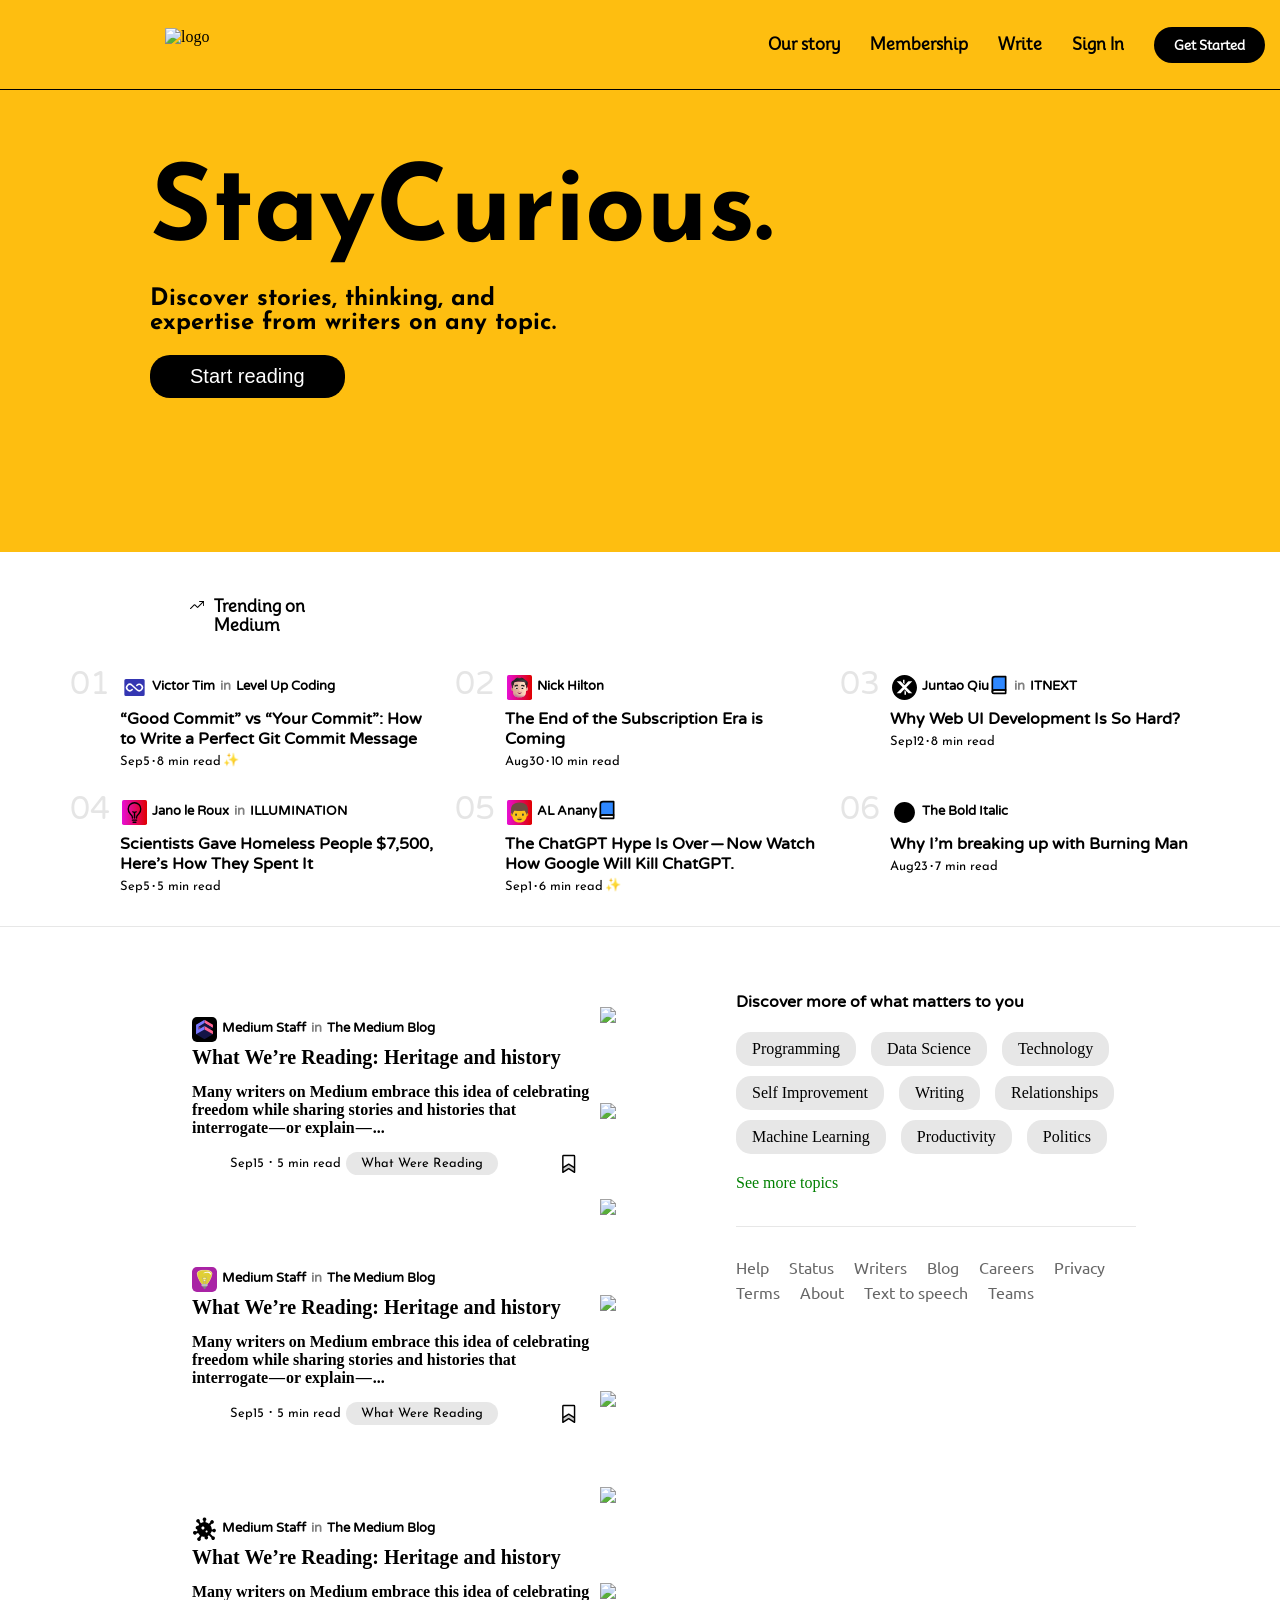
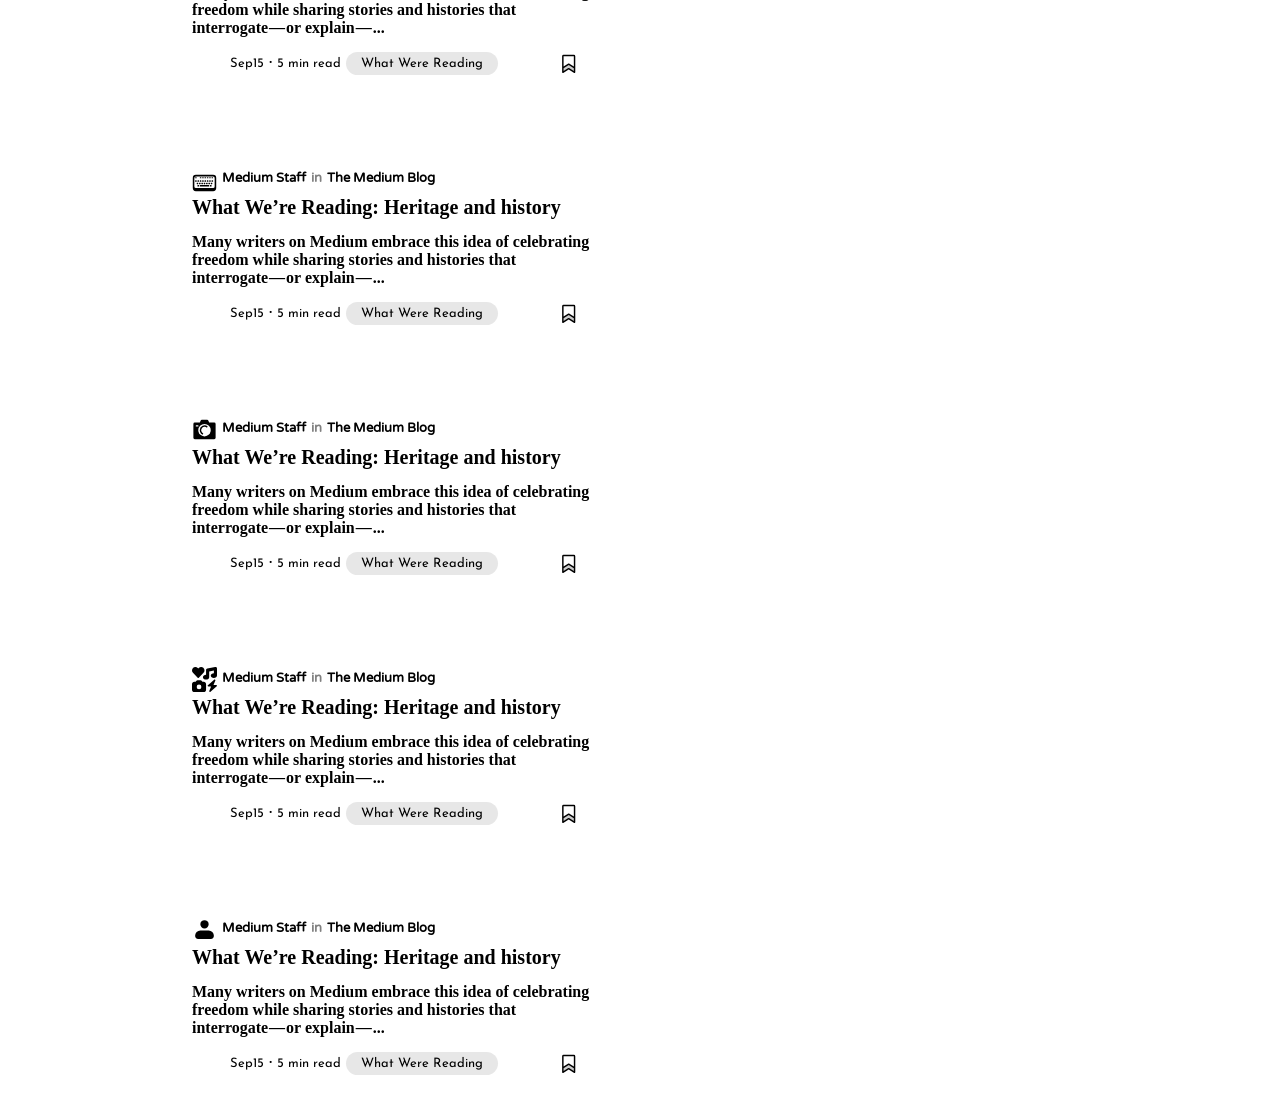
==== index.html @ ad8d3824 "first one" ====
<!DOCTYPE html>
<html lang="en">
<head>
    <meta charset="UTF-8">
    <meta name="viewport" content="width=device-width, initial-scale=1.0">
    <title>Medium-Where good ideas find you</title>
    <link rel="stylesheet" href="https://cdn.jsdelivr.net/npm/locomotive-scroll@3.5.4/dist/locomotive-scroll.css">
    <link rel="stylesheet" href="style.css">
</head>
<body>

    
            <nav class="navi">
                <img src="https://upload.wikimedia.org/wikipedia/commons/thumb/0/0d/Medium_%28website%29_logo.svg/1196px-Medium_%28website%29_logo.svg.png" alt="logo" class="logo">
        
                <ul class="listi">
                    <li><a href="story.html">Our story</a></li>
                    <li><a href="#">Membership</a></li>
                    <li><a href="#">Write</a></li>
                    <li><a href="login.html" target="_blank">Sign In</a></li>
                    <li><a href="join.html" target="_blank"><button>Get Started</button></a></li>
                </ul>
        
            </nav>
           
            <div class="header">
        
                <div class="text">
                    <h2>StayCurious.</h2>
                    <h3>Discover stories, thinking, and expertise from writers on any topic.</h3>
                    <button type="button">Start reading</button>
                </div>
        
                <div class="word">
        
                    <div class="words word-1">
                        <span>W</span>
                        <span>E</span>
                        <span>L</span>
                        <span>C</span>
                        <span>O</span>
                        <span>M</span>
                        <span>E</span>
                      </div>
                      
                      <div class="words word-2">
                        <span>T</span>
                        <span>O</span>
                      </div>
                      
                      <div class="words word-3">
                        <span>M</span>
                        <span>E</span>
                        <span>D</span>
                        <span>I</span>
                        <span>U</span>
                        <span>M</span>
                      </div>
        
                </div>
        
            </div>
        
            <div class="mid">
                <div class="heading">
                    <svg width="16" height="16" viewBox="0 0 14 14" xmlns="http://www.w3.org/2000/svg">
                        <g fill="none" stroke="#000000" stroke-linecap="round" stroke-linejoin="round">
                            <path d="M9.5 3.5h4v4"/>
                            <path d="M13.5 3.5L7.85 9.15a.5.5 0 0 1-.7 0l-2.3-2.3a.5.5 0 0 0-.7 0L.5 10.5"/>
                        </g>
                    </svg>
        
                    <h2>Trending on Medium</h2>
                </div>
        
        
                <div class="bottom">
                    <div class="bot1">
                        
                        <div class="top">
                            <span style="color: gray;" class="num">01</span>
        
                            <svg width="25" height="25" viewBox="0 0 256 256" xmlns="http://www.w3.org/2000/svg">
                                <path fill="#3436b2" d="M216 40H40a16 16 0 0 0-16 16v144a16 16 0 0 0 16 16h176a16 16 0 0 0 16-16V56a16 16 0 0 0-16-16Zm-11.72 116.28a40 40 0 0 1-56.4.17l-50.59-45.11L97 111a24 24 0 1 0 0 34c.36-.36.71-.73 1-1.1a8 8 0 1 1 12 10.6c-.55.62-1.13 1.23-1.71 1.81a40 40 0 1 1-.17-56.73l50.58 45.11l.33.31a24 24 0 1 0-.03-34c-.36.36-.7.72-1 1.1a8 8 0 0 1-12-10.59c.54-.62 1.12-1.24 1.71-1.82a40 40 0 0 1 56.57 56.56Z"/>
                            </svg>
        
                            <h4>Victor Tim</h4>    
                            <h4 style="color: gray;">in</h4>    
                            <h4>Level Up Coding</h4>    
                        </div>
        
                        <div class="middle">
                            <h2>“Good Commit” vs “Your Commit”: How to Write a Perfect Git Commit Message</h2>
                        </div>
        
                        <div class="neeche">
                            <span>Sep5</span>
                            <h5>.</h5>
                            <span>8 min read</span>
                            <span class="ninja-star">✨</span>
                        </div>
                    </div>
        
        
                    <div class="bot1">
                        
                        <div class="top">
                            <span style="color: gray;" class="num">02</span>
        
                            <svg width="25" height="25" viewBox="0 0 512 512" fill="none" xmlns="http://www.w3.org/2000/svg" xmlns:xlink="http://www.w3.org/1999/xlink" class="h-full w-full" id="iconWithBackground"><rect id="r4" width="512" height="512" x="0" y="0" rx="35" fill="url(#linearGradient)" stroke="#000000" stroke-width="0" stroke-opacity="100%" paint-order="stroke"></rect><defs><linearGradient id="linearGradient" gradientUnits="userSpaceOnUse" gradientTransform="rotate(0)" style="transform-origin: center center;"><stop stop-color="#e60fd4"></stop><stop offset="1" stop-color="#e00000"></stop></linearGradient><radialGradient id="glare" cx="0" cy="0" r="1" gradientUnits="userSpaceOnUse" gradientTransform="translate(256) rotate(90) scale(512)"><stop stop-color="white"></stop><stop offset="1" stop-color="white" stop-opacity="0"></stop></radialGradient><clipPath id="clip"><use xlink:href="#r4"></use></clipPath></defs><svg xmlns="http://www.w3.org/2000/svg" xmlns:xlink="http://www.w3.org/1999/xlink" aria-hidden="true" role="img" x="27.5" y="27.5" class="iconify iconify--fluent-emoji" width="457" height="457" viewBox="0 0 32 32" style="color: rgb(0, 0, 0);"><g fill="none"><g filter="url(#iconifyReact10411)"><circle cx="7.262" cy="18.049" r="3.113" fill="url(#iconifyReact10429)"></circle></g><g filter="url(#iconifyReact10412)"><circle cx="7.262" cy="18.049" r="1.855" fill="url(#iconifyReact10445)"></circle></g><g filter="url(#iconifyReact10413)"><circle cx="25.003" cy="18.049" r="3.113" fill="url(#iconifyReact10446)"></circle><circle cx="25.003" cy="18.049" r="3.113" fill="url(#iconifyReact10430)"></circle></g><g filter="url(#iconifyReact10414)"><circle cx="25.003" cy="18.049" r="1.855" fill="#E4AF9A"></circle><circle cx="25.003" cy="18.049" r="1.855" fill="url(#iconifyReact10431)"></circle><circle cx="25.003" cy="18.049" r="1.855" fill="url(#iconifyReact10432)"></circle></g><g filter="url(#iconifyReact10415)"><path fill="url(#iconifyReact10447)" d="M6.497 14.224c0-.497.2-1.094.6-1.392l.3-.299c.5-.397.7-.994.7-1.59V9.35c0-.497.301-.895.801-.995c1.2-.298 3.701-.795 7.302-.795c3.601 0 6.102.497 7.302.795c.4.1.8.498.8.995v1.591c0 .597.3 1.194.7 1.591c.937.657.879 1.018.801 1.79c-.1.995-.2 2.686-.2 2.686h.034l-.496 7.382c-.3 3.3-2.894 5.6-5.987 5.6h-5.987c-3.193 0-5.687-2.3-5.987-5.6c-.26-3.388-.373-6.785-.683-10.167Z"></path><path fill="url(#iconifyReact10433)" d="M6.497 14.224c0-.497.2-1.094.6-1.392l.3-.299c.5-.397.7-.994.7-1.59V9.35c0-.497.301-.895.801-.995c1.2-.298 3.701-.795 7.302-.795c3.601 0 6.102.497 7.302.795c.4.1.8.498.8.995v1.591c0 .597.3 1.194.7 1.591c.937.657.879 1.018.801 1.79c-.1.995-.2 2.686-.2 2.686h.034l-.496 7.382c-.3 3.3-2.894 5.6-5.987 5.6h-5.987c-3.193 0-5.687-2.3-5.987-5.6c-.26-3.388-.373-6.785-.683-10.167Z"></path><path fill="url(#iconifyReact10448)" d="M6.497 14.224c0-.497.2-1.094.6-1.392l.3-.299c.5-.397.7-.994.7-1.59V9.35c0-.497.301-.895.801-.995c1.2-.298 3.701-.795 7.302-.795c3.601 0 6.102.497 7.302.795c.4.1.8.498.8.995v1.591c0 .597.3 1.194.7 1.591c.937.657.879 1.018.801 1.79c-.1.995-.2 2.686-.2 2.686h.034l-.496 7.382c-.3 3.3-2.894 5.6-5.987 5.6h-5.987c-3.193 0-5.687-2.3-5.987-5.6c-.26-3.388-.373-6.785-.683-10.167Z"></path><path fill="url(#iconifyReact10434)" d="M6.497 14.224c0-.497.2-1.094.6-1.392l.3-.299c.5-.397.7-.994.7-1.59V9.35c0-.497.301-.895.801-.995c1.2-.298 3.701-.795 7.302-.795c3.601 0 6.102.497 7.302.795c.4.1.8.498.8.995v1.591c0 .597.3 1.194.7 1.591c.937.657.879 1.018.801 1.79c-.1.995-.2 2.686-.2 2.686h.034l-.496 7.382c-.3 3.3-2.894 5.6-5.987 5.6h-5.987c-3.193 0-5.687-2.3-5.987-5.6c-.26-3.388-.373-6.785-.683-10.167Z"></path><path fill="url(#iconifyReact10435)" d="M6.497 14.224c0-.497.2-1.094.6-1.392l.3-.299c.5-.397.7-.994.7-1.59V9.35c0-.497.301-.895.801-.995c1.2-.298 3.701-.795 7.302-.795c3.601 0 6.102.497 7.302.795c.4.1.8.498.8.995v1.591c0 .597.3 1.194.7 1.591c.937.657.879 1.018.801 1.79c-.1.995-.2 2.686-.2 2.686h.034l-.496 7.382c-.3 3.3-2.894 5.6-5.987 5.6h-5.987c-3.193 0-5.687-2.3-5.987-5.6c-.26-3.388-.373-6.785-.683-10.167Z"></path></g><g filter="url(#iconifyReact10416)"><path fill="url(#iconifyReact10449)" d="m23.508 7.56l-5.74 1.914a1.953 1.953 0 0 0 .878 3.788l5.706-.764l-.844-4.937Z"></path></g><g filter="url(#iconifyReact10417)"><path fill="#242324" d="m25.103 5.97l.8.397c1.4.696 2.2 2.288 1.9 3.978l-1.1 5.67c-.098.585-.485.98-1.066.994h-.034s.1-1.69.2-2.685c.081-.808-.06-1.054-.8-1.79c-.4-.398-.7-.995-.7-1.592V9.351c0-.497-.4-.895-.8-.995c-1.2-.298-3.702-.795-7.303-.795c-3.6 0-6.101.497-7.302.795c-.5.1-.8.498-.8.995v1.591c0 .597-.2 1.194-.7 1.591l-.3.299c-.4.298-.6.895-.6 1.392c.1 1.094.2 2.686.2 2.686a1.181 1.181 0 0 1-1.2-.995l-1.101-5.669c-.2-1.591.6-3.183 2-3.879l.8-.398c.5-.298 1-.696 1.501-1.094l1.8-1.89c1.1-.994 2.701-1.292 4.102-.596c1 .298 2.1.298 3.1 0c1.501-.498 3.202-.1 4.402.994l1.5 1.492c.4.497.9.796 1.5 1.094Z"></path><path fill="url(#iconifyReact10436)" d="m25.103 5.97l.8.397c1.4.696 2.2 2.288 1.9 3.978l-1.1 5.67c-.098.585-.485.98-1.066.994h-.034s.1-1.69.2-2.685c.081-.808-.06-1.054-.8-1.79c-.4-.398-.7-.995-.7-1.592V9.351c0-.497-.4-.895-.8-.995c-1.2-.298-3.702-.795-7.303-.795c-3.6 0-6.101.497-7.302.795c-.5.1-.8.498-.8.995v1.591c0 .597-.2 1.194-.7 1.591l-.3.299c-.4.298-.6.895-.6 1.392c.1 1.094.2 2.686.2 2.686a1.181 1.181 0 0 1-1.2-.995l-1.101-5.669c-.2-1.591.6-3.183 2-3.879l.8-.398c.5-.298 1-.696 1.501-1.094l1.8-1.89c1.1-.994 2.701-1.292 4.102-.596c1 .298 2.1.298 3.1 0c1.501-.498 3.202-.1 4.402.994l1.5 1.492c.4.497.9.796 1.5 1.094Z"></path><path fill="url(#iconifyReact10437)" d="m25.103 5.97l.8.397c1.4.696 2.2 2.288 1.9 3.978l-1.1 5.67c-.098.585-.485.98-1.066.994h-.034s.1-1.69.2-2.685c.081-.808-.06-1.054-.8-1.79c-.4-.398-.7-.995-.7-1.592V9.351c0-.497-.4-.895-.8-.995c-1.2-.298-3.702-.795-7.303-.795c-3.6 0-6.101.497-7.302.795c-.5.1-.8.498-.8.995v1.591c0 .597-.2 1.194-.7 1.591l-.3.299c-.4.298-.6.895-.6 1.392c.1 1.094.2 2.686.2 2.686a1.181 1.181 0 0 1-1.2-.995l-1.101-5.669c-.2-1.591.6-3.183 2-3.879l.8-.398c.5-.298 1-.696 1.501-1.094l1.8-1.89c1.1-.994 2.701-1.292 4.102-.596c1 .298 2.1.298 3.1 0c1.501-.498 3.202-.1 4.402.994l1.5 1.492c.4.497.9.796 1.5 1.094Z"></path><path fill="url(#iconifyReact10438)" d="m25.103 5.97l.8.397c1.4.696 2.2 2.288 1.9 3.978l-1.1 5.67c-.098.585-.485.98-1.066.994h-.034s.1-1.69.2-2.685c.081-.808-.06-1.054-.8-1.79c-.4-.398-.7-.995-.7-1.592V9.351c0-.497-.4-.895-.8-.995c-1.2-.298-3.702-.795-7.303-.795c-3.6 0-6.101.497-7.302.795c-.5.1-.8.498-.8.995v1.591c0 .597-.2 1.194-.7 1.591l-.3.299c-.4.298-.6.895-.6 1.392c.1 1.094.2 2.686.2 2.686a1.181 1.181 0 0 1-1.2-.995l-1.101-5.669c-.2-1.591.6-3.183 2-3.879l.8-.398c.5-.298 1-.696 1.501-1.094l1.8-1.89c1.1-.994 2.701-1.292 4.102-.596c1 .298 2.1.298 3.1 0c1.501-.498 3.202-.1 4.402.994l1.5 1.492c.4.497.9.796 1.5 1.094Z"></path><path fill="url(#iconifyReact10439)" d="m25.103 5.97l.8.397c1.4.696 2.2 2.288 1.9 3.978l-1.1 5.67c-.098.585-.485.98-1.066.994h-.034s.1-1.69.2-2.685c.081-.808-.06-1.054-.8-1.79c-.4-.398-.7-.995-.7-1.592V9.351c0-.497-.4-.895-.8-.995c-1.2-.298-3.702-.795-7.303-.795c-3.6 0-6.101.497-7.302.795c-.5.1-.8.498-.8.995v1.591c0 .597-.2 1.194-.7 1.591l-.3.299c-.4.298-.6.895-.6 1.392c.1 1.094.2 2.686.2 2.686a1.181 1.181 0 0 1-1.2-.995l-1.101-5.669c-.2-1.591.6-3.183 2-3.879l.8-.398c.5-.298 1-.696 1.501-1.094l1.8-1.89c1.1-.994 2.701-1.292 4.102-.596c1 .298 2.1.298 3.1 0c1.501-.498 3.202-.1 4.402.994l1.5 1.492c.4.497.9.796 1.5 1.094Z"></path></g><g filter="url(#iconifyReact10418)"><path fill="#D89992" d="m15.603 17.822l-1.53 3.169c-.19.652.266 1.304.91 1.304h1.375c.645 0 1.1-.662.91-1.304l-.929-3.17c-.199-.702-.527-.702-.736 0Z"></path></g><g filter="url(#iconifyReact10419)"><path fill="#FBC4B1" d="m15.404 17.517l-.991 3.17a1.005 1.005 0 0 0 .97 1.304h1.466c.688 0 1.173-.662.971-1.304l-.99-3.17c-.213-.702-1.204-.702-1.426 0Z"></path><path fill="url(#iconifyReact10450)" d="m15.404 17.517l-.991 3.17a1.005 1.005 0 0 0 .97 1.304h1.466c.688 0 1.173-.662.971-1.304l-.99-3.17c-.213-.702-1.204-.702-1.426 0Z"></path><path fill="url(#iconifyReact10451)" d="m15.404 17.517l-.991 3.17a1.005 1.005 0 0 0 .97 1.304h1.466c.688 0 1.173-.662.971-1.304l-.99-3.17c-.213-.702-1.204-.702-1.426 0Z"></path><path fill="url(#iconifyReact10452)" d="m15.404 17.517l-.991 3.17a1.005 1.005 0 0 0 .97 1.304h1.466c.688 0 1.173-.662.971-1.304l-.99-3.17c-.213-.702-1.204-.702-1.426 0Z"></path><path fill="url(#iconifyReact10440)" d="m15.404 17.517l-.991 3.17a1.005 1.005 0 0 0 .97 1.304h1.466c.688 0 1.173-.662.971-1.304l-.99-3.17c-.213-.702-1.204-.702-1.426 0Z"></path></g><path fill="url(#iconifyReact10453)" d="m15.404 17.517l-.991 3.17a1.005 1.005 0 0 0 .97 1.304h1.466c.688 0 1.173-.662.971-1.304l-.99-3.17c-.213-.702-1.204-.702-1.426 0Z"></path><path fill="#88024E" stroke="url(#iconifyReact10454)" stroke-width=".1" d="M13.556 23.23a.335.335 0 0 0-.4.069a.305.305 0 0 0-.033.393a3.58 3.58 0 0 0 2.993 1.599a3.58 3.58 0 0 0 2.994-1.6a.31.31 0 0 0-.034-.396a.336.336 0 0 0-.4-.066a5.524 5.524 0 0 1-2.56.607c-.938 0-1.82-.22-2.56-.606Z"></path><g filter="url(#iconifyReact10420)"><path fill="#1E1E1E" d="m23.053 12.977l-.003-.002l-.003-.003l-.008-.007l-.023-.017a2.874 2.874 0 0 0-.288-.2a4.81 4.81 0 0 0-.783-.394a5.282 5.282 0 0 0-2.784-.295a.995.995 0 1 0 .31 1.966a3.294 3.294 0 0 1 1.742.18a2.836 2.836 0 0 1 .56.298c.008.005.013.01.015.01a.995.995 0 0 0 1.265-1.536Z"></path></g><g filter="url(#iconifyReact10421)"><path fill="#1E1E1E" d="M9.08 12.978v-.002h.002l.004-.004l.008-.007l.022-.017l.067-.051c.055-.04.13-.092.222-.15c.186-.116.45-.261.783-.393a5.283 5.283 0 0 1 2.784-.295a.995.995 0 1 1-.31 1.966a3.293 3.293 0 0 0-1.742.18a2.834 2.834 0 0 0-.56.298a.995.995 0 1 1-1.28-1.525Z"></path></g><path fill="#fff" d="M20.57 15.381c1.217 0 2.245.84 2.525 1.974a.511.511 0 0 1-.499.636h-4.16a.43.43 0 0 1-.423-.507a2.606 2.606 0 0 1 2.556-2.103Z"></path><path fill="url(#iconifyReact10441)" d="M20.183 15.888a1.664 1.664 0 0 1 1.604 2.103h-3.214a1.706 1.706 0 0 1-.061-.439a1.67 1.67 0 0 1 1.671-1.664Z"></path><path fill="#000" d="M19.23 17.552c0-.53.424-.953.953-.953c.53 0 .953.424.953.953a.94.94 0 0 1-.105.439h-1.687a.861.861 0 0 1-.114-.439Z"></path><g filter="url(#iconifyReact10422)"><path fill="#C7A7A3" d="M20.061 16.24c.119.158-.13.352-.41.562c-.283.211-.492.36-.61.2c-.119-.158.014-.457.295-.668c.282-.21.607-.253.725-.094Z"></path><path fill="url(#iconifyReact10442)" d="M20.061 16.24c.119.158-.13.352-.41.562c-.283.211-.492.36-.61.2c-.119-.158.014-.457.295-.668c.282-.21.607-.253.725-.094Z"></path></g><g filter="url(#iconifyReact10423)"><path fill="url(#iconifyReact10455)" d="M21.666 17.333a1.566 1.566 0 0 0-.432-.863l-.484.532l.218.425l.698-.094Z"></path></g><path fill="#fff" d="M11.654 15.381c-1.218 0-2.247.84-2.526 1.974a.511.511 0 0 0 .499.636h4.16a.43.43 0 0 0 .423-.507a2.612 2.612 0 0 0-2.556-2.103Z"></path><path fill="url(#iconifyReact10443)" d="M12.04 15.888a1.664 1.664 0 0 0-1.604 2.103h3.215c.037-.144.06-.288.06-.439a1.675 1.675 0 0 0-1.671-1.664Z"></path><path fill="#000" d="M12.993 17.552a.95.95 0 0 0-.953-.953a.95.95 0 0 0-.954.953c0 .159.038.31.106.439h1.687a.944.944 0 0 0 .114-.439Z"></path><g filter="url(#iconifyReact10424)"><path fill="url(#iconifyReact10456)" d="M13.56 17.357c0-.538-.438-.897-.556-1.005l-.537.52l.33.674l.763-.19Z"></path></g><g filter="url(#iconifyReact10425)"><ellipse cx="11.537" cy="16.599" fill="#C7A7A3" fill-opacity=".9" rx=".726" ry=".368" transform="rotate(-27.914 11.537 16.599)"></ellipse><ellipse cx="11.537" cy="16.599" fill="url(#iconifyReact10444)" rx=".726" ry=".368" transform="rotate(-27.914 11.537 16.599)"></ellipse></g><g filter="url(#iconifyReact10426)"><path stroke="url(#iconifyReact10457)" stroke-linecap="round" stroke-width=".5" d="M19.213 12.707c.802-.14 2.366-.1 3.449.742"></path></g><g filter="url(#iconifyReact10427)"><path stroke="url(#iconifyReact10458)" stroke-linecap="round" stroke-width=".5" d="M9.48 13.674c.61-.539 1.942-1.107 3.593-.843"></path></g><g filter="url(#iconifyReact10428)"><path stroke="url(#iconifyReact10459)" stroke-linecap="round" stroke-width=".25" d="M7.663 9.077v1.674c-.014.277-.131.897-.481 1.16"></path></g><defs><filter id="iconifyReact10411" width="6.427" height="6.227" x="4.149" y="14.936" color-interpolation-filters="sRGB" filterUnits="userSpaceOnUse"><feFlood flood-opacity="0" result="BackgroundImageFix"></feFlood><feBlend in="SourceGraphic" in2="BackgroundImageFix" result="shape"></feBlend><feColorMatrix in="SourceAlpha" result="hardAlpha" values="0 0 0 0 0 0 0 0 0 0 0 0 0 0 0 0 0 0 127 0"></feColorMatrix><feOffset dx=".2"></feOffset><feGaussianBlur stdDeviation=".15"></feGaussianBlur><feComposite in2="hardAlpha" k2="-1" k3="1" operator="arithmetic"></feComposite><feColorMatrix values="0 0 0 0 0.917647 0 0 0 0 0.694118 0 0 0 0 0.607843 0 0 0 1 0"></feColorMatrix><feBlend in2="shape" result="effect1_innerShadow_3987_19753"></feBlend></filter><filter id="iconifyReact10412" width="4.711" height="4.711" x="4.907" y="15.694" color-interpolation-filters="sRGB" filterUnits="userSpaceOnUse"><feFlood flood-opacity="0" result="BackgroundImageFix"></feFlood><feBlend in="SourceGraphic" in2="BackgroundImageFix" result="shape"></feBlend><feGaussianBlur result="effect1_foregroundBlur_3987_19753" stdDeviation=".25"></feGaussianBlur></filter><filter id="iconifyReact10413" width="6.477" height="6.477" x="21.89" y="14.686" color-interpolation-filters="sRGB" filterUnits="userSpaceOnUse"><feFlood flood-opacity="0" result="BackgroundImageFix"></feFlood><feBlend in="SourceGraphic" in2="BackgroundImageFix" result="shape"></feBlend><feColorMatrix in="SourceAlpha" result="hardAlpha" values="0 0 0 0 0 0 0 0 0 0 0 0 0 0 0 0 0 0 127 0"></feColorMatrix><feOffset dx=".25" dy="-.25"></feOffset><feGaussianBlur stdDeviation=".25"></feGaussianBlur><feComposite in2="hardAlpha" k2="-1" k3="1" operator="arithmetic"></feComposite><feColorMatrix values="0 0 0 0 0.843137 0 0 0 0 0.623529 0 0 0 0 0.580392 0 0 0 1 0"></feColorMatrix><feBlend in2="shape" result="effect1_innerShadow_3987_19753"></feBlend></filter><filter id="iconifyReact10414" width="4.711" height="4.711" x="22.648" y="15.694" color-interpolation-filters="sRGB" filterUnits="userSpaceOnUse"><feFlood flood-opacity="0" result="BackgroundImageFix"></feFlood><feBlend in="SourceGraphic" in2="BackgroundImageFix" result="shape"></feBlend><feGaussianBlur result="effect1_foregroundBlur_3987_19753" stdDeviation=".25"></feGaussianBlur></filter><filter id="iconifyReact10415" width="19.345" height="22.68" x="6.497" y="7.561" color-interpolation-filters="sRGB" filterUnits="userSpaceOnUse"><feFlood flood-opacity="0" result="BackgroundImageFix"></feFlood><feBlend in="SourceGraphic" in2="BackgroundImageFix" result="shape"></feBlend><feColorMatrix in="SourceAlpha" result="hardAlpha" values="0 0 0 0 0 0 0 0 0 0 0 0 0 0 0 0 0 0 127 0"></feColorMatrix><feOffset dy=".25"></feOffset><feGaussianBlur stdDeviation=".375"></feGaussianBlur><feComposite in2="hardAlpha" k2="-1" k3="1" operator="arithmetic"></feComposite><feColorMatrix values="0 0 0 0 0.819608 0 0 0 0 0.615686 0 0 0 0 0.509804 0 0 0 1 0"></feColorMatrix><feBlend in2="shape" result="effect1_innerShadow_3987_19753"></feBlend></filter><filter id="iconifyReact10416" width="11.918" height="9.719" x="14.433" y="5.561" color-interpolation-filters="sRGB" filterUnits="userSpaceOnUse"><feFlood flood-opacity="0" result="BackgroundImageFix"></feFlood><feBlend in="SourceGraphic" in2="BackgroundImageFix" result="shape"></feBlend><feGaussianBlur result="effect1_foregroundBlur_3987_19753" stdDeviation="1"></feGaussianBlur></filter><filter id="iconifyReact10417" width="23.5" height="15.5" x="4.366" y="1.509" color-interpolation-filters="sRGB" filterUnits="userSpaceOnUse"><feFlood flood-opacity="0" result="BackgroundImageFix"></feFlood><feBlend in="SourceGraphic" in2="BackgroundImageFix" result="shape"></feBlend><feColorMatrix in="SourceAlpha" result="hardAlpha" values="0 0 0 0 0 0 0 0 0 0 0 0 0 0 0 0 0 0 127 0"></feColorMatrix><feOffset dy="-.5"></feOffset><feGaussianBlur stdDeviation=".375"></feGaussianBlur><feComposite in2="hardAlpha" k2="-1" k3="1" operator="arithmetic"></feComposite><feColorMatrix values="0 0 0 0 0.0392157 0 0 0 0 0.00784314 0 0 0 0 0.0196078 0 0 0 1 0"></feColorMatrix><feBlend in2="shape" result="effect1_innerShadow_3987_19753"></feBlend></filter><filter id="iconifyReact10418" width="4.782" height="6.5" x="13.28" y="16.545" color-interpolation-filters="sRGB" filterUnits="userSpaceOnUse"><feFlood flood-opacity="0" result="BackgroundImageFix"></feFlood><feBlend in="SourceGraphic" in2="BackgroundImageFix" result="shape"></feBlend><feGaussianBlur result="effect1_foregroundBlur_3987_19753" stdDeviation=".375"></feGaussianBlur></filter><filter id="iconifyReact10419" width="4" height="5.5" x="14.116" y="16.741" color-interpolation-filters="sRGB" filterUnits="userSpaceOnUse"><feFlood flood-opacity="0" result="BackgroundImageFix"></feFlood><feBlend in="SourceGraphic" in2="BackgroundImageFix" result="shape"></feBlend><feGaussianBlur result="effect1_foregroundBlur_3987_19753" stdDeviation=".125"></feGaussianBlur></filter><filter id="iconifyReact10420" width="5.34" height="3.147" x="18.321" y="11.591" color-interpolation-filters="sRGB" filterUnits="userSpaceOnUse"><feFlood flood-opacity="0" result="BackgroundImageFix"></feFlood><feBlend in="SourceGraphic" in2="BackgroundImageFix" result="shape"></feBlend><feColorMatrix in="SourceAlpha" result="hardAlpha" values="0 0 0 0 0 0 0 0 0 0 0 0 0 0 0 0 0 0 127 0"></feColorMatrix><feOffset dx=".25" dy="-.4"></feOffset><feGaussianBlur stdDeviation=".3"></feGaussianBlur><feComposite in2="hardAlpha" k2="-1" k3="1" operator="arithmetic"></feComposite><feColorMatrix values="0 0 0 0 0.0431373 0 0 0 0 0.0196078 0 0 0 0 0.027451 0 0 0 1 0"></feColorMatrix><feBlend in2="shape" result="effect1_innerShadow_3987_19753"></feBlend></filter><filter id="iconifyReact10421" width="5.341" height="3.147" x="8.721" y="11.591" color-interpolation-filters="sRGB" filterUnits="userSpaceOnUse"><feFlood flood-opacity="0" result="BackgroundImageFix"></feFlood><feBlend in="SourceGraphic" in2="BackgroundImageFix" result="shape"></feBlend><feColorMatrix in="SourceAlpha" result="hardAlpha" values="0 0 0 0 0 0 0 0 0 0 0 0 0 0 0 0 0 0 127 0"></feColorMatrix><feOffset dx=".25" dy="-.4"></feOffset><feGaussianBlur stdDeviation=".3"></feGaussianBlur><feComposite in2="hardAlpha" k2="-1" k3="1" operator="arithmetic"></feComposite><feColorMatrix values="0 0 0 0 0.0431373 0 0 0 0 0.0196078 0 0 0 0 0.027451 0 0 0 1 0"></feColorMatrix><feBlend in2="shape" result="effect1_innerShadow_3987_19753"></feBlend></filter><filter id="iconifyReact10422" width="1.294" height="1.125" x="18.897" y="16.044" color-interpolation-filters="sRGB" filterUnits="userSpaceOnUse"><feFlood flood-opacity="0" result="BackgroundImageFix"></feFlood><feBlend in="SourceGraphic" in2="BackgroundImageFix" result="shape"></feBlend><feGaussianBlur result="effect1_foregroundBlur_3987_19753" stdDeviation=".05"></feGaussianBlur></filter><filter id="iconifyReact10423" width="1.316" height="1.357" x="20.55" y="16.27" color-interpolation-filters="sRGB" filterUnits="userSpaceOnUse"><feFlood flood-opacity="0" result="BackgroundImageFix"></feFlood><feBlend in="SourceGraphic" in2="BackgroundImageFix" result="shape"></feBlend><feGaussianBlur result="effect1_foregroundBlur_3987_19753" stdDeviation=".1"></feGaussianBlur></filter><filter id="iconifyReact10424" width="1.493" height="1.594" x="12.267" y="16.152" color-interpolation-filters="sRGB" filterUnits="userSpaceOnUse"><feFlood flood-opacity="0" result="BackgroundImageFix"></feFlood><feBlend in="SourceGraphic" in2="BackgroundImageFix" result="shape"></feBlend><feGaussianBlur result="effect1_foregroundBlur_3987_19753" stdDeviation=".1"></feGaussianBlur></filter><filter id="iconifyReact10425" width="1.529" height="1.141" x="10.773" y="16.029" color-interpolation-filters="sRGB" filterUnits="userSpaceOnUse"><feFlood flood-opacity="0" result="BackgroundImageFix"></feFlood><feBlend in="SourceGraphic" in2="BackgroundImageFix" result="shape"></feBlend><feGaussianBlur result="effect1_foregroundBlur_3987_19753" stdDeviation=".05"></feGaussianBlur></filter><filter id="iconifyReact10426" width="4.949" height="2.304" x="18.463" y="11.895" color-interpolation-filters="sRGB" filterUnits="userSpaceOnUse"><feFlood flood-opacity="0" result="BackgroundImageFix"></feFlood><feBlend in="SourceGraphic" in2="BackgroundImageFix" result="shape"></feBlend><feGaussianBlur result="effect1_foregroundBlur_3987_19753" stdDeviation=".25"></feGaussianBlur></filter><filter id="iconifyReact10427" width="5.094" height="2.41" x="8.73" y="12.014" color-interpolation-filters="sRGB" filterUnits="userSpaceOnUse"><feFlood flood-opacity="0" result="BackgroundImageFix"></feFlood><feBlend in="SourceGraphic" in2="BackgroundImageFix" result="shape"></feBlend><feGaussianBlur result="effect1_foregroundBlur_3987_19753" stdDeviation=".25"></feGaussianBlur></filter><filter id="iconifyReact10428" width="1.231" height="3.583" x="6.807" y="8.702" color-interpolation-filters="sRGB" filterUnits="userSpaceOnUse"><feFlood flood-opacity="0" result="BackgroundImageFix"></feFlood><feBlend in="SourceGraphic" in2="BackgroundImageFix" result="shape"></feBlend><feGaussianBlur result="effect1_foregroundBlur_3987_19753" stdDeviation=".125"></feGaussianBlur></filter><radialGradient id="iconifyReact10429" cx="0" cy="0" r="1" gradientTransform="matrix(3.27255 0 0 5.72699 4.149 18.05)" gradientUnits="userSpaceOnUse"><stop offset=".351" stop-color="#CF9888"></stop><stop offset="1" stop-color="#BE8C77"></stop></radialGradient><radialGradient id="iconifyReact10430" cx="0" cy="0" r="1" gradientTransform="matrix(1.54168 -1.12256 1.28126 1.75963 25.697 17.555)" gradientUnits="userSpaceOnUse"><stop offset=".543" stop-color="#D9AA94"></stop><stop offset="1" stop-color="#D9AA94" stop-opacity="0"></stop></radialGradient><radialGradient id="iconifyReact10431" cx="0" cy="0" r="1" gradientTransform="matrix(1.53153 -2.8169 1.64874 .8964 24.926 19.58)" gradientUnits="userSpaceOnUse"><stop offset=".755" stop-color="#D6A38D" stop-opacity="0"></stop><stop offset=".916" stop-color="#D6A38D"></stop></radialGradient><radialGradient id="iconifyReact10432" cx="0" cy="0" r="1" gradientTransform="rotate(44.708 -9.444 39.425) scale(.68036 .87707)" gradientUnits="userSpaceOnUse"><stop stop-color="#D5A58E"></stop><stop offset="1" stop-color="#D5A58E" stop-opacity="0"></stop></radialGradient><radialGradient id="iconifyReact10433" cx="0" cy="0" r="1" gradientTransform="rotate(100.62 2.873 15.042) scale(15.2614 20.7165)" gradientUnits="userSpaceOnUse"><stop offset=".746" stop-color="#B57995" stop-opacity="0"></stop><stop offset="1" stop-color="#B57995"></stop></radialGradient><radialGradient id="iconifyReact10434" cx="0" cy="0" r="1" gradientTransform="matrix(0 -2.4375 3 0 20.491 15.678)" gradientUnits="userSpaceOnUse"><stop stop-color="#F5B7A7"></stop><stop offset="1" stop-color="#F5B7A7" stop-opacity="0"></stop></radialGradient><radialGradient id="iconifyReact10435" cx="0" cy="0" r="1" gradientTransform="matrix(0 -2.59375 3.22556 0 11.991 15.616)" gradientUnits="userSpaceOnUse"><stop stop-color="#D0958D"></stop><stop offset="1" stop-color="#D0958D" stop-opacity="0"></stop></radialGradient><radialGradient id="iconifyReact10436" cx="0" cy="0" r="1" gradientTransform="matrix(1.4878 -5.51363 2.04463 .55173 24.22 10.392)" gradientUnits="userSpaceOnUse"><stop stop-color="#464344"></stop><stop offset="1" stop-color="#464344" stop-opacity="0"></stop></radialGradient><radialGradient id="iconifyReact10437" cx="0" cy="0" r="1" gradientTransform="matrix(7.13272 .65639 -.35293 3.83521 21.156 7.11)" gradientUnits="userSpaceOnUse"><stop offset=".122" stop-color="#4A4648"></stop><stop offset="1" stop-color="#4A4648" stop-opacity="0"></stop></radialGradient><radialGradient id="iconifyReact10438" cx="0" cy="0" r="1" gradientTransform="matrix(0 3.1314 -4.84965 0 16.116 2.01)" gradientUnits="userSpaceOnUse"><stop stop-color="#423D3F"></stop><stop offset="1" stop-color="#423D3F" stop-opacity="0"></stop></radialGradient><radialGradient id="iconifyReact10439" cx="0" cy="0" r="1" gradientTransform="rotate(-36.235 24.546 1.111) scale(7.1069 11.1342)" gradientUnits="userSpaceOnUse"><stop stop-color="#463C39"></stop><stop offset="1" stop-color="#463C39" stop-opacity="0"></stop></radialGradient><radialGradient id="iconifyReact10440" cx="0" cy="0" r="1" gradientTransform="matrix(0 .36719 -1.17969 0 16.727 21.045)" gradientUnits="userSpaceOnUse"><stop stop-color="#FFD7C1"></stop><stop offset="1" stop-color="#FFD7C1" stop-opacity="0"></stop></radialGradient><radialGradient id="iconifyReact10441" cx="0" cy="0" r="1" gradientTransform="matrix(0 1.51263 -2.40601 0 20.18 16.777)" gradientUnits="userSpaceOnUse"><stop offset=".802" stop-color="#7D574A"></stop><stop offset="1" stop-color="#694B43"></stop><stop offset="1" stop-color="#804D49"></stop><stop offset="1" stop-color="#664944"></stop></radialGradient><radialGradient id="iconifyReact10442" cx="0" cy="0" r="1" gradientTransform="rotate(-127.812 14.024 3.63) scale(.70528 .97101)" gradientUnits="userSpaceOnUse"><stop offset=".766" stop-color="#FFE6E2" stop-opacity="0"></stop><stop offset=".966" stop-color="#FFE6E2"></stop></radialGradient><radialGradient id="iconifyReact10443" cx="0" cy="0" r="1" gradientTransform="matrix(0 1.51271 -2.40614 0 12.043 16.777)" gradientUnits="userSpaceOnUse"><stop offset=".802" stop-color="#7D574A"></stop><stop offset="1" stop-color="#694B43"></stop><stop offset="1" stop-color="#804D49"></stop><stop offset="1" stop-color="#664944"></stop></radialGradient><radialGradient id="iconifyReact10444" cx="0" cy="0" r="1" gradientTransform="rotate(-90.897 14.214 2.928) scale(.92129 1.10743)" gradientUnits="userSpaceOnUse"><stop offset=".766" stop-color="#FFE6E2" stop-opacity="0"></stop><stop offset=".966" stop-color="#FFE6E2"></stop></radialGradient><linearGradient id="iconifyReact10445" x1="7.262" x2="6.068" y1="18.569" y2="18.569" gradientUnits="userSpaceOnUse"><stop stop-color="#BA7C6B"></stop><stop offset="1" stop-color="#BE8474"></stop></linearGradient><linearGradient id="iconifyReact10446" x1="27.029" x2="25.502" y1="16.014" y2="20.744" gradientUnits="userSpaceOnUse"><stop stop-color="#FBD3BD"></stop><stop offset="1" stop-color="#F0B8A4"></stop></linearGradient><linearGradient id="iconifyReact10447" x1="23.643" x2="9.401" y1="18.776" y2="20.898" gradientUnits="userSpaceOnUse"><stop stop-color="#FFDAC0"></stop><stop offset="1" stop-color="#DAA594"></stop></linearGradient><linearGradient id="iconifyReact10448" x1="6.054" x2="9.563" y1="23.803" y2="23.678" gradientUnits="userSpaceOnUse"><stop stop-color="#E8AD97"></stop><stop offset="1" stop-color="#E8AD97" stop-opacity="0"></stop></linearGradient><linearGradient id="iconifyReact10449" x1="15.125" x2="30.313" y1="13.21" y2="7.772" gradientUnits="userSpaceOnUse"><stop stop-color="#FFDEC4"></stop><stop offset="1" stop-color="#FFDEC4" stop-opacity="0"></stop></linearGradient><linearGradient id="iconifyReact10450" x1="14.505" x2="16.254" y1="20.005" y2="20.005" gradientUnits="userSpaceOnUse"><stop stop-color="#DFA790"></stop><stop offset="1" stop-color="#DFA790" stop-opacity="0"></stop></linearGradient><linearGradient id="iconifyReact10451" x1="17.866" x2="15.954" y1="20.606" y2="20.579" gradientUnits="userSpaceOnUse"><stop stop-color="#FFDFC4"></stop><stop offset="1" stop-color="#FFDFC4" stop-opacity="0"></stop></linearGradient><linearGradient id="iconifyReact10452" x1="16.479" x2="16.479" y1="21.991" y2="20.922" gradientUnits="userSpaceOnUse"><stop stop-color="#DC9C96"></stop><stop offset="1" stop-color="#DC9C96" stop-opacity="0"></stop></linearGradient><linearGradient id="iconifyReact10453" x1="16.351" x2="16.351" y1="22.069" y2="21.756" gradientUnits="userSpaceOnUse"><stop stop-color="#D6938E"></stop><stop offset="1" stop-color="#D6938E" stop-opacity="0"></stop></linearGradient><linearGradient id="iconifyReact10454" x1="14.182" x2="14.994" y1="25.003" y2="23.72" gradientUnits="userSpaceOnUse"><stop stop-color="#D9A4A4"></stop><stop offset=".663" stop-color="#D9A4A4" stop-opacity="0"></stop></linearGradient><linearGradient id="iconifyReact10455" x1="21.63" x2="21.045" y1="16.878" y2="17.238" gradientUnits="userSpaceOnUse"><stop stop-color="#B4948D"></stop><stop offset="1" stop-color="#B4948D" stop-opacity="0"></stop></linearGradient><linearGradient id="iconifyReact10456" x1="13.43" x2="12.845" y1="16.878" y2="17.238" gradientUnits="userSpaceOnUse"><stop stop-color="#B4948D"></stop><stop offset="1" stop-color="#B4948D" stop-opacity="0"></stop></linearGradient><linearGradient id="iconifyReact10457" x1="21.66" x2="20.876" y1="12.888" y2="11.287" gradientUnits="userSpaceOnUse"><stop stop-color="#353435"></stop><stop offset="1" stop-color="#353435" stop-opacity="0"></stop></linearGradient><linearGradient id="iconifyReact10458" x1="11.767" x2="9.549" y1="12.65" y2="11.72" gradientUnits="userSpaceOnUse"><stop stop-color="#353435"></stop><stop offset="1" stop-color="#353435" stop-opacity="0"></stop></linearGradient><linearGradient id="iconifyReact10459" x1="7.423" x2="7.423" y1="8.893" y2="12.915" gradientUnits="userSpaceOnUse"><stop stop-color="#3C393A"></stop><stop offset="1" stop-color="#3C393A" stop-opacity="0"></stop></linearGradient></defs></g></svg></svg>
        
                            <h4>Nick Hilton</h4>    
                                
                        </div>
        
                        <div class="middle">
                            <h2>The End of the Subscription Era is Coming</h2>
                        </div>
        
                        <div class="neeche">
                            <span>Aug30</span>
                            <h5>.</h5>
                            <span>10 min read</span>
                        </div>
                    </div>
        
        
                    <div class="bot1">
                        
                        <div class="top">
                            <span style="color: gray;" class="num">03</span>
        
                            <svg width="25" height="25" viewBox="0 0 32 32" xmlns="http://www.w3.org/2000/svg">
                                <path fill="#000000" d="M16 32C7.163 32 0 24.837 0 16S7.163 0 16 0s16 7.163 16 16s-7.163 16-16 16zM14.116 6.01v3.919l1.88 1.963V6.009h-1.88zM6.01 7.992l7.638 7.723c-.121.129-.245.256-.37.381l-7.268 7.35h3.67c.155-.003.312.01.467-.01c.272-.003.543.005.814-.003c.314-.32.622-.646.934-.97l2.677-2.795c.473-.5.955-.993 1.425-1.493c.22.218.432.448.648.672c.973 1.014 1.942 2.032 2.915 3.044c.495.513.984 1.03 1.48 1.542c.272.01.546-.002.82.006c.096.013.195.007.294.007h3.83l-.69-.696l-6.772-6.846c-.052-.066-.114-.127-.172-.189c.237-.246.48-.491.723-.734c2.304-2.328 4.605-4.66 6.91-6.99h-4.938c-.713.744-1.425 1.489-2.14 2.23c-.967 1.012-1.935 2.028-2.906 3.037c-1.677-1.76-3.361-3.511-5.038-5.266H6.01zM16 19.53h.002c-.004 1.967-.004 3.933-.004 5.9h1.89c0-1.308.004-2.613 0-3.92c-.627-.661-1.262-1.317-1.888-1.98z"/>
                            </svg>
        
                            <h4>Juntao Qiu</h4>    
                            <svg width="20" height="20" class="book" viewBox="0 0 48 48" xmlns="http://www.w3.org/2000/svg">
                                <g fill="none" stroke="#000" stroke-linejoin="round" stroke-width="4">
                                    <path fill="#2F88FF" d="M8 40C8 36 8 10 8 10C8 6.68629 10.8654 4 14.4 4H40V36C40 36 19.9815 36 14.4 36C9.36225 36 8 36.6842 8 40Z"/>
                                    <path stroke-linecap="round" d="M12 44H40V36H12C9.79086 36 8 37.7909 8 40C8 42.2091 9.79086 44 12 44Z" clip-rule="evenodd"/>
                                </g>
                            </svg>  
                            <h4 style="color: gray;">in</h4>  
                            <h4>ITNEXT</h4>    
                        </div>
        
                        <div class="middle">
                            <h2>Why Web UI Development Is So Hard?</h2>
                        </div>
        
                        <div class="neeche">
                            <span>Sep12</span>
                            <h5>.</h5>
                            <span>8 min read</span>
                        </div>
                    </div>
        
        
                    <div class="bot1">
                        
                        <div class="top">
                            <span style="color: gray;" class="num">04</span>
        
                            <svg width="25" height="25" viewBox="0 0 512 512" fill="none" xmlns="http://www.w3.org/2000/svg" xmlns:xlink="http://www.w3.org/1999/xlink" class="h-full w-full" id="iconWithBackground"><rect id="r4" width="512" height="512" x="0" y="0" rx="35" fill="url(#linearGradient)" stroke="#000000" stroke-width="0" stroke-opacity="100%" paint-order="stroke"></rect><defs><linearGradient id="linearGradient" gradientUnits="userSpaceOnUse" gradientTransform="rotate(0)" style="transform-origin: center center;"><stop stop-color="#e60f0f"></stop><stop offset="1" stop-color="#dde000"></stop></linearGradient><radialGradient id="glare" cx="0" cy="0" r="1" gradientUnits="userSpaceOnUse" gradientTransform="translate(256) rotate(90) scale(512)"><stop stop-color="white"></stop><stop offset="1" stop-color="white" stop-opacity="0"></stop></radialGradient><clipPath id="clip"><use xlink:href="#r4"></use></clipPath></defs><svg xmlns="http://www.w3.org/2000/svg" xmlns:xlink="http://www.w3.org/1999/xlink" aria-hidden="true" role="img" x="28.5" y="28.5" class="iconify iconify--ion" width="455" height="455" viewBox="0 0 512 512" style="color: rgb(0, 0, 0);"><path fill="none" stroke="currentColor" stroke-linecap="round" stroke-linejoin="round" stroke-width="32" d="M304 384v-24c0-29 31.54-56.43 52-76c28.84-27.57 44-64.61 44-108c0-80-63.73-144-144-144a143.6 143.6 0 0 0-144 144c0 41.84 15.81 81.39 44 108c20.35 19.21 52 46.7 52 76v24m16 96h64m-80-48h96m-48-48V256"></path><path fill="none" stroke="currentColor" stroke-linecap="round" stroke-linejoin="round" stroke-width="32" d="M294 240s-21.51 16-38 16s-38-16-38-16"></path></svg>
        
                     
                            <h4>Jano le Roux</h4> 
                            <h4 style="color: gray;">in</h4>
                            <h4>ILLUMINATION</h4>
                        </div>
        
                        <div class="middle">
                            <h2>Scientists Gave Homeless People $7,500, Here’s How They Spent It</h2>                 
                        </div>
        
                        <div class="neeche">
                            <span>Sep5</span>
                            <h5>.</h5>
                            <span>5 min read</span>
                        </div>
                    </div>
        
        
                    <div class="bot1">
                        
                        <div class="top">
                            <span style="color: gray;" class="num">05</span>
        
                            <svg width="25" height="25" viewBox="0 0 512 512" fill="none" xmlns="http://www.w3.org/2000/svg" xmlns:xlink="http://www.w3.org/1999/xlink" class="h-full w-full" id="iconWithBackground"><rect id="r4" width="512" height="512" x="0" y="0" rx="35" fill="url(#linearGradient)" stroke="#000000" stroke-width="0" stroke-opacity="100%" paint-order="stroke"></rect><defs><linearGradient id="linearGradient" gradientUnits="userSpaceOnUse" gradientTransform="rotate(0)" style="transform-origin: center center;"><stop stop-color="#e60f0f"></stop><stop offset="1" stop-color="#dde000"></stop></linearGradient><radialGradient id="glare" cx="0" cy="0" r="1" gradientUnits="userSpaceOnUse" gradientTransform="translate(256) rotate(90) scale(512)"><stop stop-color="white"></stop><stop offset="1" stop-color="white" stop-opacity="0"></stop></radialGradient><clipPath id="clip"><use xlink:href="#r4"></use></clipPath></defs><svg xmlns="http://www.w3.org/2000/svg" xmlns:xlink="http://www.w3.org/1999/xlink" aria-hidden="true" role="img" x="28.5" y="28.5" class="iconify iconify--noto-v1" width="455" height="455" viewBox="0 0 128 128" style="color: rgb(255, 255, 255);"><path fill="#e59600" d="M106.91 66.04s7.87 1.36 7.87 9.84c0 7.48-5.74 10.43-11.48 10.43V66.04h3.61zm-85.82 0s-7.87 1.36-7.87 9.84c0 7.48 5.74 10.43 11.48 10.43V66.04h-3.61z"></path><path fill="#fcc21b" d="M64 10.55c-33.91 0-42.78 26.29-42.78 63.22c0 38.29 24.61 48.19 42.78 48.19c17.9 0 42.78-9.62 42.78-48.19c0-36.94-8.87-63.22-42.78-63.22z"></path><path fill="#444" d="M49.91 77.19c0 3.81-2.55 6.9-5.71 6.9s-5.73-3.09-5.73-6.9c0-3.82 2.57-6.91 5.73-6.91c3.16 0 5.71 3.09 5.71 6.91m28.17 0c0 3.81 2.56 6.9 5.72 6.9c3.15 0 5.72-3.09 5.72-6.9c0-3.82-2.57-6.91-5.72-6.91c-3.16 0-5.72 3.09-5.72 6.91"></path><path fill="#513f35" d="M76.38 100.52H51.62c-1.42 0-2.03.95-1.09 2.38c1.31 2 6.19 5.85 13.47 5.85s12.16-3.85 13.47-5.85c.94-1.43.33-2.38-1.09-2.38z"></path><path fill="#e59600" d="M69.98 89.99c-2.11.6-4.29.89-5.98.89c-1.69 0-3.87-.29-5.98-.89c-.9-.26-1.25.6-.93 1.17c.67 1.18 3.36 3.55 6.91 3.55c3.55 0 6.24-2.37 6.91-3.55c.33-.57-.03-1.42-.93-1.17z"></path><path fill="#6d4c41" d="M65.02 5.72s-.66-.02-.95-.02c-.29 0-.95.02-.95.02c-36.59.71-47.62 22.72-47.62 37.99c0 14.84.01 25.74.01 25.74s.58-.6 1.66-1.44c1.15-.89 2.41-1.39 2.41-1.39L21.43 79l12.19-25.48c.07-.16.24-.25.41-.23l7.23.8c7.26.81 14.56 1.2 21.86 1.22v.02c.32 0 .63-.01.95-.01c.32 0 .63.01.95.01v-.02c7.3-.02 14.59-.41 21.86-1.22l7.23-.8c.17-.02.34.07.41.23L106.71 79l1.85-12.39s1.27.5 2.41 1.39c1.08.84 1.66 1.44 1.66 1.44s.01-10.9.01-25.74c.01-15.26-11.02-37.27-47.62-37.98z"></path></svg></svg>
        
                            <h4>AL Anany</h4>    
                            <svg width="20" height="20" viewBox="0 0 48 48" xmlns="http://www.w3.org/2000/svg">
                                <g fill="none" stroke="#000" stroke-linejoin="round" stroke-width="4">
                                    <path fill="#2F88FF" d="M8 40C8 36 8 10 8 10C8 6.68629 10.8654 4 14.4 4H40V36C40 36 19.9815 36 14.4 36C9.36225 36 8 36.6842 8 40Z"/>
                                    <path stroke-linecap="round" d="M12 44H40V36H12C9.79086 36 8 37.7909 8 40C8 42.2091 9.79086 44 12 44Z" clip-rule="evenodd"/>
                                </g>
                            </svg>    
                        </div>
        
                        <div class="middle">
                            <h2>The ChatGPT Hype Is Over — Now Watch How Google Will Kill ChatGPT.</h2>
                        </div>
        
                        <div class="neeche">
                            <span>Sep1</span>
                            <h5>.</h5>
                            <span>6 min read</span>
                            <span class="ninja-star">✨</span>
                        </div>
                    </div>
        
        
                    <div class="bot1">
                        
                        <div class="top">
                            <span style="color: gray;" class="num">06</span>
        
                            <svg width="25" height="25" viewBox="0 0 24 24" xmlns="http://www.w3.org/2000/svg">
                                <path fill="#000000" d="M12 2C6.47 2 2 6.47 2 12s4.47 10 10 10s10-4.47 10-10S17.53 2 12 2z"/>
                            </svg>
        
                            <h4>The Bold Italic</h4>    
                        </div>
        
                        <div class="middle">
                            <h2>Why I’m breaking up with Burning Man</h2>
                        </div>
        
                        <div class="neeche">
                            <span>Aug23</span>
                            <h5>.</h5>
                            <span>7 min read</span>
                        </div>
                    </div>
        
                </div>
        
                </div>
        
        
        
                <div class="foot">
                    <div class="f1">
        
                        <div class="tex">
        
                            <div class="bot1 bott1">
                        
                                <div class="top">
                                    <svg width="25" height="25" viewBox="0 0 512 512" fill="none" xmlns="http://www.w3.org/2000/svg" xmlns:xlink="http://www.w3.org/1999/xlink" class="h-full w-full" id="iconWithBackground"><rect id="r4" width="512" height="512" x="0" y="0" rx="100" fill="#000000" stroke="#000000" stroke-width="0" stroke-opacity="100%" paint-order="stroke"></rect><defs><linearGradient id="linearGradient" gradientUnits="userSpaceOnUse" gradientTransform="rotate(0)" style="transform-origin: center center;"><stop stop-color="#e60f0f"></stop><stop offset="1" stop-color="#dde000"></stop></linearGradient><radialGradient id="glare" cx="0" cy="0" r="1" gradientUnits="userSpaceOnUse" gradientTransform="translate(256) rotate(90) scale(512)"><stop stop-color="white"></stop><stop offset="1" stop-color="white" stop-opacity="0"></stop></radialGradient><clipPath id="clip"><use xlink:href="#r4"></use></clipPath></defs><svg xmlns="http://www.w3.org/2000/svg" xmlns:xlink="http://www.w3.org/1999/xlink" aria-hidden="true" role="img" x="56" y="56" class="iconify iconify--logos" width="400" height="400" viewBox="0 0 256 296" style="color: rgb(0, 0, 0);"><path fill="#FF6492" d="M256 74.249L128.032 0v51.377L256 125.299v-51.06z"></path><path fill="#141446" d="m256 125.299l-38.391 22.397L128 95.802l-51.198 29.539l-38.401-20.751l89.62-53.213L256 125.299z"></path><path fill="#A14474" d="M76.802 125.341L38.401 104.59v43.106z"></path><path fill="#141446" d="m0 221.144l128-73.448l128 73.448l-128 74.249z"></path><path fill="#FF6492" d="M256 170.167L128 95v52.696l128 73.448z"></path><path fill="#7A77FF" d="M38.401 147.696V104.59l89.62-53.213V0L0 74.249v146.895l128-73.448V95z"></path></svg></svg>
                
                                    <h4>Medium Staff</h4>            
                                    <h4 style="color: gray;">in</h4>    
                                    <h4>The Medium Blog</h4>
                                </div>
        
                                <div class="midd">
                                    <h2>What We’re Reading: Heritage and history</h2>        
                                </div>
                
                                <div class="midddle">
                                    <h3>Many writers on Medium embrace this idea of celebrating freedom while sharing stories and histories that interrogate — or explain — ...</h3>
                                </div>
                
                                <div class="neeche neeeche">
                                    <div class="date">
        
                                    <span>Sep15</span>
                                    <h5>.</h5>
                                    <span>5 min read</span>
                                    <span class="btn">What Were Reading</span>
        
                                    </div>
                                    <svg width="25" height="25" viewBox="0 0 256 256" xmlns="http://www.w3.org/2000/svg">
                                        <g fill="#000000">
                                            <path d="M192 176v48l-64-40l-64 40v-48l64-40Z" opacity=".2"/>
                                            <path d="M184 32H72a16 16 0 0 0-16 16v176a8 8 0 0 0 12.24 6.78L128 193.43l59.77 37.35A8 8 0 0 0 200 224V48a16 16 0 0 0-16-16Zm0 16v113.57l-51.77-32.35a8 8 0 0 0-8.48 0L72 161.56V48Zm-51.77 129.22a8 8 0 0 0-8.48 0L72 209.57v-29.14l56-35l56 35v29.14Z"/>
                                        </g>
                                    </svg>
                                </div>
                            </div>
        
                            <div class="bot1 bott1">
                        
                                <div class="top">
                                    <svg width="25" height="25" viewBox="0 0 512 512" fill="none" xmlns="http://www.w3.org/2000/svg" xmlns:xlink="http://www.w3.org/1999/xlink" class="h-full w-full" id="iconWithBackground"><rect id="r4" width="512" height="512" x="0" y="0" rx="100" fill="#a923a5" stroke="#000000" stroke-width="0" stroke-opacity="100%" paint-order="stroke"></rect><defs><linearGradient id="linearGradient" gradientUnits="userSpaceOnUse" gradientTransform="rotate(0)" style="transform-origin: center center;"><stop stop-color="#e60f0f"></stop><stop offset="1" stop-color="#dde000"></stop></linearGradient><radialGradient id="glare" cx="0" cy="0" r="1" gradientUnits="userSpaceOnUse" gradientTransform="translate(256) rotate(90) scale(512)"><stop stop-color="white"></stop><stop offset="1" stop-color="white" stop-opacity="0"></stop></radialGradient><clipPath id="clip"><use xlink:href="#r4"></use></clipPath></defs><svg xmlns="http://www.w3.org/2000/svg" xmlns:xlink="http://www.w3.org/1999/xlink" aria-hidden="true" role="img" x="56" y="56" class="iconify iconify--emojione-v1" width="400" height="400" viewBox="0 0 64 64" style="color: rgb(0, 0, 0);"><path fill="#808283" d="M36.934 56.928c0-1.811-2.252-2.34-4.66-2.34s-4.659.529-4.659 2.34c0 1.807 2.251 7.209 4.659 7.209s4.66-5.403 4.66-7.209"></path><path fill="#ecd99b" d="M57.55 12.686C57.55 2.866 45.333 0 32.28 0C19.21 0 7.003 2.866 7.003 12.686c0 9.809 12.212 39.1 25.277 39.1c13.06 0 25.27-29.29 25.27-39.1"></path><path fill="#e0cf35" d="M55.36 14.09c0-8.972-11.157-11.589-23.08-11.589c-11.928 0-23.09 2.617-23.09 11.589c0 8.957 11.158 35.716 23.09 35.716c11.927.002 23.08-26.759 23.08-35.716"></path><path fill="#919396" d="M39.525 51.79H25.022c-.125 0-.223.032-.223.077v4.82c0 .037.098.071.223.071h14.504a.368.368 0 0 0 .151-.022h.005l.004-.004c.035-.008.06-.026.06-.045v-4.82c0-.045-.096-.077-.221-.077"></path><path fill="#bcbcbe" d="M41.947 47.06H22.602c-.159 0-.292.047-.292.104v6.426c0 .057.133.1.292.1h19.345a.643.643 0 0 0 .197-.023l.004-.004v-.002c.052-.018.078-.042.078-.07v-6.425c0-.059-.131-.106-.289-.106"></path><path fill="#fff" d="M45.641 6.898c-4.558-1.13-9.887-.434-13.953 1.815a12.553 12.553 0 0 0-2.837 2.118c-.547.542.271 1.087.934.776c4.2-1.953 9.474-2.48 13.967-1.365c3.483.862 6.763 2.872 7.595 5.835c.168.613 1.15.635 1.387.002c.311-.868.396-1.737.322-2.629c-.389-3.287-3.65-5.618-7.415-6.552M27.604 30.732c.227-.647.701-1.425 1.278-1.803c.072-.044.161-.032.1-.083c.127.107.163.37.201.518c.104.41.161.813.33 1.2c.171.388.667.329.934.118c1.123-.884 1.273-2.55 2.404-3.388c-.271-.073-.543-.143-.807-.215c.569.784.52 1.827.862 2.717c.157.416.645.595.991.263c.328-.312.553-.71.871-1.033c.239-.243.332.3.406.454c.195.42.697.581 1.117.607c.505.032.921-.352 1.405-.398c.758-.064.762-1.26.002-1.194c-.255.018-.474.07-.709.159c-.199.07-.573.312-.792.217c-.04-.02-.135-.375-.163-.426a1.22 1.22 0 0 0-.494-.485c-.431-.235-1.01-.193-1.417.06c-.441.285-.693.832-1.066 1.194c.33.087.66.175.99.267c-.382-.995-.338-2.122-.982-3.01c-.176-.239-.531-.418-.811-.211c-.635.466-1.045 1.071-1.411 1.763c-.346.665-.641 1.342-1.242 1.813c.314.042.621.078.934.123c-.223-.507-.217-1.088-.456-1.602c-.251-.549-.84-.756-1.397-.631c-1.071.231-1.889 1.733-2.226 2.687c-.253.729.893 1.039 1.148.318m1.098 5.244c.295-.647.824-1.763 1.636-1.871a25.542 25.542 0 0 1-.577-.434c.298.717.406 1.495.617 2.241c.123.44.668.573.995.263c.832-.813 1.01-2.058 1.839-2.865c-.312-.041-.625-.084-.937-.119c.248.401.244.863.275 1.322c.036.465.125.895.342 1.307c.191.363.655.355.93.121c.388-.322 1.332-1.629 1.83-.976c.461.604 1.494.009 1.025-.603c-.506-.659-1.174-1.018-1.982-.653c-.68.308-1.153.915-1.713 1.388c.312.039.623.075.938.119c-.213-.402-.189-.88-.225-1.324c-.038-.463-.146-.904-.396-1.308a.596.596 0 0 0-.931-.119c-.836.812-1.019 2.065-1.837 2.862c.329.092.659.175.988.265c-.21-.75-.317-1.519-.617-2.243c-.092-.227-.291-.474-.569-.438c-1.322.169-2.132 1.32-2.663 2.464c-.317.694.706 1.302 1.032.601"></path><g fill="#9d9ea0"><path d="M30.78 46.16a.72.72 0 0 1-.545.854a.712.712 0 0 1-.844-.546l-4.562-21.09a.727.727 0 0 1 .547-.856a.713.713 0 0 1 .844.553l4.56 21.08m2.663-.005a.712.712 0 0 0 .541.855a.713.713 0 0 0 .846-.547l4.52-21.09a.717.717 0 0 0-.545-.85a.71.71 0 0 0-.848.549l-4.514 21.09"></path><path d="m25.593 24.893l-.432-.732c.07-.042 1.775-1.055 4.299-1.572c2.343-.478 5.851-.591 9.265 1.568l-.445.721c-6.098-3.855-12.623-.025-12.687.015"></path></g></svg></svg>
                
                                    <h4>Medium Staff</h4>            
                                    <h4 style="color: gray;">in</h4>    
                                    <h4>The Medium Blog</h4>
                                </div>
        
                                <div class="midd">
                                    <h2>What We’re Reading: Heritage and history</h2>        
                                </div>
                
                                <div class="midddle">
                                    <h3>Many writers on Medium embrace this idea of celebrating freedom while sharing stories and histories that interrogate — or explain — ...</h3>
                                </div>
                
                                <div class="neeche neeeche">
                                    <div class="date">
        
                                    <span>Sep15</span>
                                    <h5>.</h5>
                                    <span>5 min read</span>
                                    <span class="btn">What Were Reading</span>
        
                                    </div>
                                    <svg width="25" height="25" viewBox="0 0 256 256" xmlns="http://www.w3.org/2000/svg">
                                        <g fill="#000000">
                                            <path d="M192 176v48l-64-40l-64 40v-48l64-40Z" opacity=".2"/>
                                            <path d="M184 32H72a16 16 0 0 0-16 16v176a8 8 0 0 0 12.24 6.78L128 193.43l59.77 37.35A8 8 0 0 0 200 224V48a16 16 0 0 0-16-16Zm0 16v113.57l-51.77-32.35a8 8 0 0 0-8.48 0L72 161.56V48Zm-51.77 129.22a8 8 0 0 0-8.48 0L72 209.57v-29.14l56-35l56 35v29.14Z"/>
                                        </g>
                                    </svg>
                                </div>
                            </div>
        
                            <div class="bot1 bott1">
                        
                                <div class="top">
                                    <svg width="25" height="25" viewBox="0 0 24 24" xmlns="http://www.w3.org/2000/svg">
                                        <path fill="#000000" d="M19.82 14A1.746 1.746 0 0 0 23 13a1.746 1.746 0 0 0-3.18-1H19c0-1.57-.5-3-1.4-4.19l1.34-1.34c.56.1 1.13-.06 1.56-.47c.67-.69.67-1.8 0-2.5c-.69-.67-1.8-.67-2.5 0c-.41.43-.57 1-.47 1.56L16.19 6.4c-.92-.69-2-1.15-3.19-1.32v-1.4A1.746 1.746 0 0 0 12 .5a1.746 1.746 0 0 0-1 3.18v1.4c-.9.13-1.74.42-2.5.86L7.39 4.35c.19-.52.14-1.12-.2-1.6a1.75 1.75 0 0 0-2.44-.43c-.79.55-.99 1.64-.43 2.43c.34.49.88.75 1.43.75l1.18 1.68c-.43.43-.77.91-1.06 1.44A1.76 1.76 0 0 0 4 9c-.67.7-.67 1.8 0 2.5c.29.27.64.43 1 .5c0 .54.07 1.06.18 1.56l-1.31.35c-.42-.35-1-.5-1.58-.35a1.75 1.75 0 1 0 .92 3.38c.57-.16 1-.58 1.18-1.1l1.51-.41c.45.79 1.05 1.49 1.75 2.07l-1.1 2c-.55.08-1.05.39-1.34.92a1.749 1.749 0 1 0 3.08 1.66c.28-.52.27-1.12.02-1.61l1.07-1.97c.81.32 1.69.5 2.62.5h.18c-.13.26-.18.56-.18.88c.08.97.92 1.69 1.88 1.62s1.69-.92 1.62-1.88c-.04-.5-.29-.94-.65-1.23c.47-.21.92-.48 1.34-.79l2.34 2.34c-.1.56.06 1.13.47 1.56c.7.67 1.8.67 2.5 0s.67-1.8 0-2.5c-.43-.41-1-.57-1.56-.47l-2.34-2.34c.49-.65.87-1.39 1.11-2.19h1.11m-9.32-2c-.83 0-1.5-.67-1.5-1.5S9.67 9 10.5 9s1.5.67 1.5 1.5s-.67 1.5-1.5 1.5m3.5 3c-.55 0-1-.45-1-1s.45-1 1-1s1 .45 1 1s-.45 1-1 1Z"/>
                                    </svg>
                
                                    <h4>Medium Staff</h4>            
                                    <h4 style="color: gray;">in</h4>    
                                    <h4>The Medium Blog</h4>
                                </div>
        
                                <div class="midd">
                                    <h2>What We’re Reading: Heritage and history</h2>        
                                </div>
                
                                <div class="midddle">
                                    <h3>Many writers on Medium embrace this idea of celebrating freedom while sharing stories and histories that interrogate — or explain — ...</h3>
                                </div>
                
                                <div class="neeche neeeche">
                                    <div class="date">
        
                                    <span>Sep15</span>
                                    <h5>.</h5>
                                    <span>5 min read</span>
                                    <span class="btn">What Were Reading</span>
        
                                    </div>
                                    <svg width="25" height="25" viewBox="0 0 256 256" xmlns="http://www.w3.org/2000/svg">
                                        <g fill="#000000">
                                            <path d="M192 176v48l-64-40l-64 40v-48l64-40Z" opacity=".2"/>
                                            <path d="M184 32H72a16 16 0 0 0-16 16v176a8 8 0 0 0 12.24 6.78L128 193.43l59.77 37.35A8 8 0 0 0 200 224V48a16 16 0 0 0-16-16Zm0 16v113.57l-51.77-32.35a8 8 0 0 0-8.48 0L72 161.56V48Zm-51.77 129.22a8 8 0 0 0-8.48 0L72 209.57v-29.14l56-35l56 35v29.14Z"/>
                                        </g>
                                    </svg>
                                </div>
                            </div>
        
                            <div class="bot1 bott1">
                        
                                <div class="top">
                                    <svg width="25" height="25" viewBox="0 0 32 32" xmlns="http://www.w3.org/2000/svg">
                                        <g fill="#000000">
                                            <path d="M7.5 23a.5.5 0 0 0-.5.5v1a.5.5 0 0 0 .5.5h1a.5.5 0 0 0 .5-.5v-1a.5.5 0 0 0-.5-.5h-1Zm15.5.5a.5.5 0 0 1 .5-.5h1a.5.5 0 0 1 .5.5v1a.5.5 0 0 1-.5.5h-1a.5.5 0 0 1-.5-.5v-1ZM10.5 23a.5.5 0 0 0-.5.5v1a.5.5 0 0 0 .5.5h11a.5.5 0 0 0 .5-.5v-1a.5.5 0 0 0-.5-.5h-11ZM6 20.5a.5.5 0 0 1 .5-.5h1a.5.5 0 0 1 .5.5v1a.5.5 0 0 1-.5.5h-1a.5.5 0 0 1-.5-.5v-1Zm3.5-.5a.5.5 0 0 0-.5.5v1a.5.5 0 0 0 .5.5h1a.5.5 0 0 0 .5-.5v-1a.5.5 0 0 0-.5-.5h-1Zm2.5.5a.5.5 0 0 1 .5-.5h1a.5.5 0 0 1 .5.5v1a.5.5 0 0 1-.5.5h-1a.5.5 0 0 1-.5-.5v-1Zm3.5-.5a.5.5 0 0 0-.5.5v1a.5.5 0 0 0 .5.5h1a.5.5 0 0 0 .5-.5v-1a.5.5 0 0 0-.5-.5h-1Zm2.5.5a.5.5 0 0 1 .5-.5h1a.5.5 0 0 1 .5.5v1a.5.5 0 0 1-.5.5h-1a.5.5 0 0 1-.5-.5v-1Zm3.5-.5a.5.5 0 0 0-.5.5v1a.5.5 0 0 0 .5.5h1a.5.5 0 0 0 .5-.5v-1a.5.5 0 0 0-.5-.5h-1Zm2.5.5a.5.5 0 0 1 .5-.5h1a.5.5 0 0 1 .5.5v1a.5.5 0 0 1-.5.5h-1a.5.5 0 0 1-.5-.5v-1ZM4.5 17a.5.5 0 0 0-.5.5v1a.5.5 0 0 0 .5.5h1a.5.5 0 0 0 .5-.5v-1a.5.5 0 0 0-.5-.5h-1Zm2.5.5a.5.5 0 0 1 .5-.5h1a.5.5 0 0 1 .5.5v1a.5.5 0 0 1-.5.5h-1a.5.5 0 0 1-.5-.5v-1Zm3.5-.5a.5.5 0 0 0-.5.5v1a.5.5 0 0 0 .5.5h1a.5.5 0 0 0 .5-.5v-1a.5.5 0 0 0-.5-.5h-1Zm2.5.5a.5.5 0 0 1 .5-.5h1a.5.5 0 0 1 .5.5v1a.5.5 0 0 1-.5.5h-1a.5.5 0 0 1-.5-.5v-1Zm3.5-.5a.5.5 0 0 0-.5.5v1a.5.5 0 0 0 .5.5h1a.5.5 0 0 0 .5-.5v-1a.5.5 0 0 0-.5-.5h-1Zm2.5.5a.5.5 0 0 1 .5-.5h1a.5.5 0 0 1 .5.5v1a.5.5 0 0 1-.5.5h-1a.5.5 0 0 1-.5-.5v-1Zm3.5-.5a.5.5 0 0 0-.5.5v1a.5.5 0 0 0 .5.5h1a.5.5 0 0 0 .5-.5v-1a.5.5 0 0 0-.5-.5h-1Zm2.5.5a.5.5 0 0 1 .5-.5h1a.5.5 0 0 1 .5.5v1a.5.5 0 0 1-.5.5h-1a.5.5 0 0 1-.5-.5v-1ZM4.5 13a.5.5 0 0 0-.5.5v.5a.5.5 0 0 0 .5.5h1A.5.5 0 0 0 6 14v-.5a.5.5 0 0 0-.5-.5h-1Zm5.5.5a.5.5 0 0 1 .5-.5h1a.5.5 0 0 1 .5.5v.5a.5.5 0 0 1-.5.5h-1a.5.5 0 0 1-.5-.5v-.5Zm3.5-.5a.5.5 0 0 0-.5.5v.5a.5.5 0 0 0 .5.5h1a.5.5 0 0 0 .5-.5v-.5a.5.5 0 0 0-.5-.5h-1Zm2.5.5a.5.5 0 0 1 .5-.5h1a.5.5 0 0 1 .5.5v.5a.5.5 0 0 1-.5.5h-1a.5.5 0 0 1-.5-.5v-.5Zm3.5-.5a.5.5 0 0 0-.5.5v.5a.5.5 0 0 0 .5.5h1a.5.5 0 0 0 .5-.5v-.5a.5.5 0 0 0-.5-.5h-1Zm2.5.5a.5.5 0 0 1 .5-.5h1a.5.5 0 0 1 .5.5v.5a.5.5 0 0 1-.5.5h-1a.5.5 0 0 1-.5-.5v-.5Zm3.5-.5a.5.5 0 0 0-.5.5v.5a.5.5 0 0 0 .5.5h1a.5.5 0 0 0 .5-.5v-.5a.5.5 0 0 0-.5-.5h-1Z"/>
                                            <path d="M1 14a4 4 0 0 1 4-4h22a4 4 0 0 1 4 4v13a4 4 0 0 1-4 4H5a4 4 0 0 1-4-4V14Zm26-2H5a2 2 0 0 0-2 2v11a2 2 0 0 0 2 2h22a2 2 0 0 0 2-2V14a2 2 0 0 0-2-2Z"/>
                                        </g>
                                    </svg>
                
                                    <h4>Medium Staff</h4>            
                                    <h4 style="color: gray;">in</h4>    
                                    <h4>The Medium Blog</h4>
                                </div>
        
                                <div class="midd">
                                    <h2>What We’re Reading: Heritage and history</h2>        
                                </div>
                
                                <div class="midddle">
                                    <h3>Many writers on Medium embrace this idea of celebrating freedom while sharing stories and histories that interrogate — or explain — ...</h3>
                                </div>
                
                                <div class="neeche neeeche">
                                    <div class="date">
        
                                    <span>Sep15</span>
                                    <h5>.</h5>
                                    <span>5 min read</span>
                                    <span class="btn">What Were Reading</span>
        
                                    </div>
                                    <svg width="25" height="25" viewBox="0 0 256 256" xmlns="http://www.w3.org/2000/svg">
                                        <g fill="#000000">
                                            <path d="M192 176v48l-64-40l-64 40v-48l64-40Z" opacity=".2"/>
                                            <path d="M184 32H72a16 16 0 0 0-16 16v176a8 8 0 0 0 12.24 6.78L128 193.43l59.77 37.35A8 8 0 0 0 200 224V48a16 16 0 0 0-16-16Zm0 16v113.57l-51.77-32.35a8 8 0 0 0-8.48 0L72 161.56V48Zm-51.77 129.22a8 8 0 0 0-8.48 0L72 209.57v-29.14l56-35l56 35v29.14Z"/>
                                        </g>
                                    </svg>
                                </div>
                            </div>
        
                            <div class="bot1 bott1">
                        
                                <div class="top">
                                    <svg width="25" height="25" viewBox="0 0 36 36" xmlns="http://www.w3.org/2000/svg">
                                        <path fill="#000000" d="M32 8h-7.3l-1.06-2.72A2 2 0 0 0 21.78 4h-7.56a2 2 0 0 0-1.87 1.28L11.3 8H4a2 2 0 0 0-2 2v20a2 2 0 0 0 2 2h28a2 2 0 0 0 2-2V10a2 2 0 0 0-2-2ZM6.17 13.63a.8.8 0 0 1 0-1.6h2.4a.8.8 0 0 1 0 1.6ZM18 28a9 9 0 1 1 9-9a9 9 0 0 1-9 9Z" class="clr-i-solid clr-i-solid-path-1"/>
                                        <path fill="#000000" d="M11.11 19.06a7.07 7.07 0 0 0 4.11 6.41l1.09-1.74a5 5 0 1 1 5.22-8.39l1.09-1.76a7.06 7.06 0 0 0-11.51 5.48Z" class="clr-i-solid clr-i-solid-path-2"/>
                                        <path fill="none" d="M0 0h36v36H0z"/>
                                    </svg>
                
                                    <h4>Medium Staff</h4>            
                                    <h4 style="color: gray;">in</h4>    
                                    <h4>The Medium Blog</h4>
                                </div>
        
                                <div class="midd">
                                    <h2>What We’re Reading: Heritage and history</h2>        
                                </div>
                
                                <div class="midddle">
                                    <h3>Many writers on Medium embrace this idea of celebrating freedom while sharing stories and histories that interrogate — or explain — ...</h3>
                                </div>
                
                                <div class="neeche neeeche">
                                    <div class="date">
        
                                    <span>Sep15</span>
                                    <h5>.</h5>
                                    <span>5 min read</span>
                                    <span class="btn">What Were Reading</span>
        
                                    </div>
                                    <svg width="25" height="25" viewBox="0 0 256 256" xmlns="http://www.w3.org/2000/svg">
                                        <g fill="#000000">
                                            <path d="M192 176v48l-64-40l-64 40v-48l64-40Z" opacity=".2"/>
                                            <path d="M184 32H72a16 16 0 0 0-16 16v176a8 8 0 0 0 12.24 6.78L128 193.43l59.77 37.35A8 8 0 0 0 200 224V48a16 16 0 0 0-16-16Zm0 16v113.57l-51.77-32.35a8 8 0 0 0-8.48 0L72 161.56V48Zm-51.77 129.22a8 8 0 0 0-8.48 0L72 209.57v-29.14l56-35l56 35v29.14Z"/>
                                        </g>
                                    </svg>
                                </div>
                            </div>
        
                            <div class="bot1 bott1">
                        
                                <div class="top">
                                    <svg width="25" height="25" viewBox="0 0 512 512" xmlns="http://www.w3.org/2000/svg">
                                        <path fill="#000000" d="M500.3 7.3c7.4 6 11.7 15.1 11.7 24.7v144c0 26.5-28.7 48-64 48s-64-21.5-64-48s28.7-48 64-48V71l-96 19.2V208c0 26.5-28.7 48-64 48s-64-21.5-64-48s28.7-48 64-48V64c0-15.3 10.8-28.4 25.7-31.4l160-32c9.4-1.9 19.1.6 26.6 6.6zM74.7 304l11.8-17.8c5.9-8.9 15.9-14.2 26.6-14.2h61.7c10.7 0 20.7 5.3 26.6 14.2l11.9 17.8H240c26.5 0 48 21.5 48 48v112c0 26.5-21.5 48-48 48H48c-26.5 0-48-21.5-48-48V352c0-26.5 21.5-48 48-48h26.7zM192 408a48 48 0 1 0-96 0a48 48 0 1 0 96 0zm286.7-129.7L440.3 368H496c6.7 0 12.6 4.1 15 10.4s.6 13.3-4.4 17.7l-128 112c-5.6 4.9-13.9 5.3-19.9.9s-8.2-12.4-5.3-19.2l38.3-89.8H336c-6.7 0-12.6-4.1-15-10.4s-.6-13.3 4.4-17.7l128-112c5.6-4.9 13.9-5.3 19.9-.9s8.2 12.4 5.3 19.2zm-339-59.2c-6.5 6.5-17 6.5-23 0l-96.8-99.9c-28-29-26.5-76.9 5-103.9c27-23.5 68.4-19 93.4 6.5l10 10.5l9.5-10.5c25-25.5 65.9-30 93.9-6.5c31 27 32.5 74.9 4.5 103.9l-96.4 99.9z"/>
                                    </svg>
                
                                    <h4>Medium Staff</h4>            
                                    <h4 style="color: gray;">in</h4>    
                                    <h4>The Medium Blog</h4>
                                </div>
        
                                <div class="midd">
                                    <h2>What We’re Reading: Heritage and history</h2>        
                                </div>
                
                                <div class="midddle">
                                    <h3>Many writers on Medium embrace this idea of celebrating freedom while sharing stories and histories that interrogate — or explain — ...</h3>
                                </div>
                
                                <div class="neeche neeeche">
                                    <div class="date">
        
                                    <span>Sep15</span>
                                    <h5>.</h5>
                                    <span>5 min read</span>
                                    <span class="btn">What Were Reading</span>
        
                                    </div>
                                    <svg width="25" height="25" viewBox="0 0 256 256" xmlns="http://www.w3.org/2000/svg">
                                        <g fill="#000000">
                                            <path d="M192 176v48l-64-40l-64 40v-48l64-40Z" opacity=".2"/>
                                            <path d="M184 32H72a16 16 0 0 0-16 16v176a8 8 0 0 0 12.24 6.78L128 193.43l59.77 37.35A8 8 0 0 0 200 224V48a16 16 0 0 0-16-16Zm0 16v113.57l-51.77-32.35a8 8 0 0 0-8.48 0L72 161.56V48Zm-51.77 129.22a8 8 0 0 0-8.48 0L72 209.57v-29.14l56-35l56 35v29.14Z"/>
                                        </g>
                                    </svg>
                                </div>
                            </div>
        
                            <div class="bot1 bott1">
                        
                                <div class="top">
                                    <svg width="25" height="25" viewBox="0 0 24 24" xmlns="http://www.w3.org/2000/svg">
                                        <path fill="#000000" fill-rule="evenodd" d="M8 7a4 4 0 1 1 8 0a4 4 0 0 1-8 0Zm0 6a5 5 0 0 0-5 5a3 3 0 0 0 3 3h12a3 3 0 0 0 3-3a5 5 0 0 0-5-5H8Z" clip-rule="evenodd"/>
                                    </svg>
                
                                    <h4>Medium Staff</h4>            
                                    <h4 style="color: gray;">in</h4>    
                                    <h4>The Medium Blog</h4>
                                </div>
        
                                <div class="midd">
                                    <h2>What We’re Reading: Heritage and history</h2>        
                                </div>
                
                                <div class="midddle">
                                    <h3>Many writers on Medium embrace this idea of celebrating freedom while sharing stories and histories that interrogate — or explain — ...</h3>
                                </div>
                
                                <div class="neeche neeeche">
                                    <div class="date">
        
                                    <span>Sep15</span>
                                    <h5>.</h5>
                                    <span>5 min read</span>
                                    <span class="btn">What Were Reading</span>
        
                                    </div>
                                    <svg width="25" height="25" viewBox="0 0 256 256" xmlns="http://www.w3.org/2000/svg">
                                        <g fill="#000000">
                                            <path d="M192 176v48l-64-40l-64 40v-48l64-40Z" opacity=".2"/>
                                            <path d="M184 32H72a16 16 0 0 0-16 16v176a8 8 0 0 0 12.24 6.78L128 193.43l59.77 37.35A8 8 0 0 0 200 224V48a16 16 0 0 0-16-16Zm0 16v113.57l-51.77-32.35a8 8 0 0 0-8.48 0L72 161.56V48Zm-51.77 129.22a8 8 0 0 0-8.48 0L72 209.57v-29.14l56-35l56 35v29.14Z"/>
                                        </g>
                                    </svg>
                                </div>
                            </div>
                           
        
                        </div>
        
                        <div class="photu">
                            <img src="https://miro.medium.com/v2/resize:fill:250:168/1*GP8az3qyrk7VRYpkEjYFCQ.png">
                            <img src="https://miro.medium.com/v2/resize:fill:250:168/1*e3kgNMHXevUcsoK7BwO9yw.png">
                            <img src="https://miro.medium.com/v2/resize:fill:250:168/1*6nZUT6CkYE1frUF8eAVphw.jpeg">
                            <img src="https://miro.medium.com/v2/resize:fill:250:168/1*zgmBceYqKKU9HPzQmsgwgQ.png">
                            <img src="https://miro.medium.com/v2/resize:fill:250:168/1*eRZvwXIdOZRUwS_f14fuDA.jpeg">
                            <img src="https://miro.medium.com/v2/resize:fill:250:168/1*y55EGq2t4hThYGlcCzJsBw@2x.jpeg">
                            <img src="https://miro.medium.com/v2/resize:fill:250:168/0*B1G5Z4aKciomOSyW.jpeg">
                        </div>
        
                    </div>
        
        
        
                    <div class="f2">
        
                        <div class="f22">
                            <div class="topic">
                                <h2>Discover more of what matters to you</h2>
                            </div>
            
                            <div class="buttons">
                                <div>Programming</div>
                                <div>Data Science</div>
                                <div>Technology</div>
                                <div>Self Improvement</div>
                                <div>Writing</div>
                                <div>Relationships</div>
                                <div>Machine Learning</div>
                                <div>Productivity</div>
                                <div>Politics</div>
                            </div>
            
                            <p><a href="">See more topics</a></p>
                        </div>
        
                        <div class="down">
                            <p>Help</p>
                            <p>Status</p>
                            <p>Writers</p>
                            <p>Blog</p>
                            <p>Careers</p>
                            <p>Privacy</p>
                            <p>Terms</p>
                            <p>About</p>
                            <p>Text to speech</p>
                            <p>Teams</p>
                        </div>
        
                    </div>
                </div>
    



        <script src="https://cdn.jsdelivr.net/npm/locomotive-scroll@3.5.4/dist/locomotive-scroll.js"></script>
        <script src="https://cdnjs.cloudflare.com/ajax/libs/gsap/3.12.2/gsap.min.js" integrity="sha512-16esztaSRplJROstbIIdwX3N97V1+pZvV33ABoG1H2OyTttBxEGkTsoIVsiP1iaTtM8b3+hu2kB6pQ4Clr5yug==" crossorigin="anonymous" referrerpolicy="no-referrer"></script>
    <script src="script.js"></script>
</body>
</html>
---- style.css ----
@import url('https://fonts.googleapis.com/css2?family=Josefin+Sans&family=Mooli&family=Oswald:wght@500&family=Poppins:wght@700&family=Press+Start+2P&family=Ubuntu&family=Varela+Round&display=swap');

*{
    margin: 0;
    padding: 0;
    box-sizing: border-box;
}

*::selection{
    color:#fff;
    background: #000;
}

body {
    width: 100%;
    height: 100%;
}

.navi {
    border-bottom: 1px solid #000;
    height: 90px;
    display: flex;
    justify-content: space-between;
    position: sticky;
    top: 0;
    width: 100%;
    z-index: 9999;
    background-color: #FEBE10;
    transition: 0.4s ease-in-out;
}

.navi.scrolled {
    background-color: #fff;
    opacity: 0.98;
}

.navi.scrolled button {
    background-color: green;
    color: #fff;
    opacity: 0.98;
}

.navi ul li a{
    text-decoration: none;
    color: #000;
    cursor: pointer;
    font-family: 'Mooli', sans-serif;
    font-weight: 600;
}

.navi ul li a:hover{
    color: blueviolet;
}

.navi ul li button{
    background-color: #000;
    color: #fff;
    border-radius: 20px;
    padding: 10px 20px;
    cursor: pointer;
    border: none;
    font-family: 'Mooli', sans-serif;
    font-weight: 800;    
}

.navi button:hover{
    color: #000;
    background-color: transparent;
    border: 1px solid #000;
    border-radius: 20px;
    transition: all ease 0.5s;
    font-weight: 800;
}

.logo {
    height: 28px;
    width: 190px;
    margin-left: 165px;
    margin-top: 28px;
}

.listi {
    width: 40%;
    list-style: none;
    display: flex;
    align-items: center;
    gap: 30px;
}

.header {
    /* border-bottom: 1px solid #000; */
    height: 462px;
    display: flex;
    justify-content: space-between;
    background-color: #FEBE10;
}

.text {
    /* border: 1px solid #000; */
    display: flex;
    flex-direction: column;
    align-items: flex-start;
    gap: 20px;
    padding-top: 70px;
    margin-left: 150px;
}

.text button {
    background-color: #000;
    color: #fff;
    border-radius: 20px;
    padding: 10px 40px;
    cursor: pointer;
    border: none;
    font-size: 20px;
}

.text button:hover{
    transform: scale(1.1);
    transition: all ease 0.5s;
}

.text h2 {
    font-size: 106px;
    font-family: 'Josefin Sans', sans-serif;
    position: relative; 
}

.text h2:before{
    content:"StayCurious.";
    position:absolute;
    color: #fff;
    top:0;
    left:0;
    width:0%;
    height: 100%;
    overflow:hidden;
    transition:all ease 0.5s;
    /* border: 1px solid #000; */
  }
  .text h2:hover:before{
    width:100%;
  }


.text h3 {
    width: 450px;
    display: flex;
    flex-wrap: wrap;
    /* border: 1px solid #000; */
    font-size: 24px;
    font-family: 'Josefin Sans', sans-serif;
}


.words {
    color: #FEBE10;
    /* color: #000; */
    font-size: 0;
    line-height: 1.5;
    display: flex;
    /* flex-direction: column; */
    margin-right: 60px;
    font-family: 'Press Start 2P', cursive;
  }
  
  .words span {
    font-size: 5rem;
    display: inline-block;
    animation: move 3s ease-in-out infinite;
    font-family: 'Press Start 2P', cursive;
  }
  
  @keyframes move {
    0% {
      transform: translate(-30%, 0);
    }
    50% {
      text-shadow: 0 25px 50px rgba(0, 0, 0, 0.75);
    }
    100% {
      transform: translate(30%, 0);
    }
  }
  
  .words span:nth-child(2) {
    animation-delay: 0.5s;
  }
  
  .words span:nth-child(3) {
    animation-delay: 1s;
  }
  
  .words span:nth-child(4) {
    animation-delay: 1.5s;
  }
  
  .words span:nth-child(5) {
    animation-delay: 2s;
  }
  
  .words span:nth-child(6) {
    animation-delay: 2.5s;
  }
  
  .words span:nth-child(7) {
    animation-delay: 3s;
  }



.mid {
    display: flex;
    flex-direction: column;
    border-bottom: 1px solid #e7e7e7;
    margin-top: 45px;
    gap: 30px;
    height: 330px;
}

.heading {
    width: 13%;
    display: flex;
    gap: 10px;
    /* border: 1px solid #000; */
    margin-left: 190px;
}

.heading h2 {
    font-size: 16px;
    /* border: 1px solid #000; */
    font-family: 'Mooli', sans-serif;
}

.bottom {
    width: 100%;
    /* border: 1px solid #000; */
    display: flex;
    flex-wrap: wrap;
    justify-content: center;
    gap: 15px;
}

.bot1{
    width: 370px;
    height: 110px;
    display: flex;
    flex-direction: column;
    /* border: 1px solid green; */
    gap: 6px;
}

.bot1 .num {
    font-family: 'Varela Round', sans-serif;
}

.bot1 h4 {
    font-family: 'Varela Round', sans-serif;
}

.top, 
.middle, 
.neeche {
    display: flex;
}

.top svg, h4 {
    position: relative;
    top: 10px;
    left: 12px;
}

.top span {
    font-size: 32px;
}

.top h4 {
    font-size: 13px;
    padding: 3px 0px 0 5px;
}

.middle h2 {
    width: 320px;
    font-size: 16px;
    /* border: 1px solid #000; */
    display: flex;
    flex-wrap: wrap;
    position: relative;
    left: 50px;
    font: bolder;
    font-family: 'Varela Round', sans-serif;
}

.neeche span {
    font-size: 13px;
    position: relative;
    left: 50px;
    font-family: 'Josefin Sans', sans-serif;
}

.neeche h5 {
    display: inline-block;
    position: relative;
    left: 50px;
    bottom: 5px;
}

.neeche {
    gap: 2px;
}

.ninja-star {
    display: inline-block;
    position: relative;
    bottom: 3px;
}

.num {
    opacity: 20%;
}

.foot {
    height: 1700px;
    display: flex;
    /* border: 1px solid #000; */
    margin-top: 80px;
    gap: 120px;
}

.bott1 {
    display: flex;
    gap: 14px;
}

.f1{
    margin-left: 180px;
    display: flex;
    gap: 50px;
}

.midd {
    /* border: 1px solid #000; */
    width: 380px;
    position: relative;
    left: 12px;
}

.midd h2{
    font-size: 20px;
}

.midddle h3{
    font-size: 16px;
    width: 400px;
    position: relative;
    left: 12px;
    /* border: 1px solid #000; */
}



.neeeche {
    /* border: 1px solid #000; */
    width: 400px;
    display: flex;
    justify-content: space-between;
}

.date {
    /* border: 1px solid #000; */
    width: 100%;
    display: flex;
    gap: 5px;
    /* justify-content: flex-start; */
    align-items: center;
}

.tex {
    display: flex;
    flex-direction: column;
    gap: 140px;
}

.btn {
    background-color: #e7e7e7;
    border-radius: 15px;
    padding: 5px 15px;
    cursor: pointer;
}

.photu {
    display: flex;
    flex-direction: column;
    gap: 80px;
}

.f2 {
    margin-top: -15px;
}

.topic h2 {
    font-size: 16px;
    font-family: 'Varela Round', sans-serif;
}

.f22{
    height: 235px;
    display: flex;
    flex-direction: column;
    gap: 20px;
    border-bottom: 1px solid #e7e7e7;
}

.f22 a{
    text-decoration: none;
    color: green;
}

.f22 a:hover{
    color: black;
}

.buttons {
    width: 380px;
    /* border: 1px solid rgb(0, 0, 0); */
    display: flex;
    flex-wrap: wrap;
    gap: 10px 15px;
}

.buttons div:hover{
    transform: translateY(-1.2px);
}

.buttons div {
    background-color: #e7e7e7;
    padding: 8px 16px;
    border-radius: 15px;
    cursor: pointer;
}

.buttons p a{
    font-family: Verdana, Geneva, Tahoma, sans-serif;
}

.down {
    width: 400px;
    margin-top: 30px;
    /* border: 1px solid #000; */
    display: flex;
    flex-wrap: wrap;
    row-gap: 5px;
    column-gap: 20px;
}

.down p {
    color: #525252e2;
    cursor: pointer;
    font-family: 'Ubuntu', sans-serif;  
}

.down p:hover{
    transform: translateY(1.2px);
}

.f2 {
    height: 310px;
    /* border: 1px solid #000; */
    position: sticky;
    top: 130px;
}


@media (min-width: 800px) and (max-width: 1100px){

    *{
        margin: 0;
        padding: 0;
        box-sizing: border-box;
    }
    
    *::selection{
        color:#fff;
        background: #000;
    }
    
    body {
        width: 100vw;
        height: 100vh;
    }
    
    .navi {
        border-bottom: 1px solid #000;
        height: 90px;
        display: flex;
        justify-content: space-between;
        position: sticky;
        top: 0;
        width: 100vw;
        z-index: 9999;
        background-color: #FEBE10;
        transition: 0.4s ease-in-out;
    }
    
    .navi.scrolled {
        background-color: #fff;
        opacity: 0.98;
    }
    
    .navi.scrolled button {
        background-color: green;
        color: #fff;
        opacity: 0.98;
    }

    .navi ul{
        /* border: 1px solid #000; */
        width: 45%;
    }
    
    .navi ul li a{
        text-decoration: none;
        color: #000;
        cursor: pointer;
        font-family: 'Mooli', sans-serif;
        font-weight: 600;
    }
    
    .navi ul li a:hover{
        color: blueviolet;
    }
    
    .navi ul li button{
        background-color: #000;
        color: #fff;
        border-radius: 20px;
        padding: 10px 20px;
        cursor: pointer;
        border: none;
        font-family: 'Mooli', sans-serif;
        font-weight: 800;    
    }
    
    .navi button:hover{
        color: #000;
        background-color: transparent;
        border: 1px solid #000;
        border-radius: 20px;
        transition: all ease 0.5s;
        font-weight: 800;
    }
    
    .logo {
        height: 28px;
        width: 190px;
        margin-left: 50px;
        margin-top: 28px;
    }
    
    .listi {
        width: 40%;
        list-style: none;
        display: flex;
        align-items: center;
        gap: 12px;
    }
    
    .header {
        border-bottom: 1px solid #000;
        height: 462px;
        display: flex;
        justify-content: space-between;
        background-color: #FEBE10;
    }
    
    .text {
        /* border: 1px solid #000; */
        display: flex;
        flex-direction: column;
        align-items: flex-start;
        gap: 20px;
        padding-top: 70px;
        margin-left: 50px;
    }
    
    .text button {
        background-color: #000;
        color: #fff;
        border-radius: 20px;
        padding: 10px 40px;
        cursor: pointer;
        border: none;
        font-size: 20px;
    }
    
    .text button:hover{
        transform: scale(1.1);
        transition: all ease 0.5s;
    }
    
    .text h2 {
        font-size: 106px;
        font-family: 'Josefin Sans', sans-serif;
        position: relative; 
    }
    
    
    .text h3 {
        width: 450px;
        display: flex;
        flex-wrap: wrap;
        /* border: 1px solid #000; */
        font-size: 24px;
        font-family: 'Josefin Sans', sans-serif;
    }
    
    
    .words {
        color: #FEBE10;
        /* color: #000; */
        font-size: 0;
        line-height: 1.5;
        display: flex;
        /* flex-direction: column; */
        margin-right: 0px;
        font-family: 'Press Start 2P', cursive;
      }
      
      .words span {
        font-size: 4rem;
        display: inline-block;
        animation: move 3s ease-in-out infinite;
        font-family: 'Press Start 2P', cursive;
      }
      
      @keyframes move {
        0% {
          transform: translate(-30%, 0);
        }
        50% {
          text-shadow: 0 25px 50px rgba(0, 0, 0, 0.75);
        }
        100% {
          transform: translate(30%, 0);
        }
      }
      
      .words span:nth-child(2) {
        animation-delay: 0.5s;
      }
      
      .words span:nth-child(3) {
        animation-delay: 1s;
      }
      
      .words span:nth-child(4) {
        animation-delay: 1.5s;
      }
      
      .words span:nth-child(5) {
        animation-delay: 2s;
      }
      
      .words span:nth-child(6) {
        animation-delay: 2.5s;
      }
      
      .words span:nth-child(7) {
        animation-delay: 3s;
      }
    
    
    
    .mid {
        display: flex;
        flex-direction: column;
        border-bottom: 1px solid #e7e7e7;
        margin-top: 45px;
        gap: 30px;
        height: 330px;
    }
    
    .heading {
        width: 20%;
        display: flex;
        gap: 10px;
        /* border: 1px solid #000; */
        margin-left: 50px;
    }
    
    .heading h2 {
        font-size: 16px;
        /* border: 1px solid #000; */
        font-family: 'Mooli', sans-serif;
    }
    
    .bottom {
        width: 100vw;
        /* border: 1px solid #000; */
        display: flex;
        flex-wrap: wrap;
        justify-content: center;
        gap: 15px;
    }
    
    .bot1{
        width: 300px;
        height: 110px;
        display: flex;
        flex-direction: column;
        /* border: 1px solid green; */
        gap: 6px;
    }
    
    .bot1 .num {
        font-family: 'Varela Round', sans-serif;
    }
    
    .bot1 h4 {
        font-family: 'Varela Round', sans-serif;
    }
    
    .top, 
    .middle, 
    .neeche {
        display: flex;
    }
    
    .top svg, h4 {
        position: relative;
        top: 10px;
        left: 12px;
    }
    
    .top span {
        font-size: 32px;
    }
    
    .top h4 {
        font-size: 13px;
        padding: 3px 0px 0 5px;
    }
    
    .middle h2 {
        width: 250px;
        font-size: 11px;
        /* border: 1px solid #000; */
        display: flex;
        flex-wrap: wrap;
        position: relative;
        left: 50px;
        font: bolder;
        font-family: 'Varela Round', sans-serif;
    }
    
    .neeche span {
        font-size: 13px;
        position: relative;
        left: 50px;
        font-family: 'Josefin Sans', sans-serif;
    }
    
    .neeche h5 {
        display: inline-block;
        position: relative;
        left: 50px;
        bottom: 5px;
    }
    
    .neeche {
        gap: 2px;
    }
    
    .ninja-star {
        display: inline-block;
        position: relative;
        bottom: 3px;
    }
    
    .num {
        opacity: 20%;
    }
    
    .foot {
        height: 1700px;
        display: flex;
        /* border: 1px solid #000; */
        margin-top: 80px;
        gap: 120px;
        margin-left: -150px;
    }
    
    .bott1 {
        display: flex;
        gap: 14px;
    }
    
    .f1{
        margin-left: 180px;
        display: flex;
        gap: 50px;
    }
    
    .midd {
        /* border: 1px solid #000; */
        width: 380px;
        position: relative;
        left: 12px;
    }
    
    .midd h2{
        font-size: 20px;
    }
    
    .midddle h3{
        font-size: 16px;
        width: 400px;
        position: relative;
        left: 12px;
        /* border: 1px solid #000; */
    }
    
    
    
    .neeeche {
        /* border: 1px solid #000; */
        width: 400px;
        display: flex;
        justify-content: space-between;
    }
    
    .date {
        /* border: 1px solid #000; */
        width: 100%;
        display: flex;
        gap: 5px;
        align-items: center;
    }
    
    .tex {
        display: flex;
        flex-direction: column;
        gap: 140px;
        /* border: 1px solid #000; */
    }
    
    .btn {
        /* border: 1px solid #000; */
        background-color: #e7e7e7;
        border-radius: 15px;
        padding: 5px 15px;
        cursor: pointer;
    }
    
    .photu {
        display: flex;
        flex-direction: column;
        gap: 150px;
        width: 150px;
        margin-left: 100px;
    }
    
    .f2 {
        /* border: 1px solid #000; */
        margin-top: -15px;
    }
    
    .topic h2 {
        /* border: 1px solid #000; */
        font-size: 14px;
        font-family: 'Varela Round', sans-serif;
    }
    
    .f22{
        height: 235px;
        display: flex;
        flex-direction: column;
        gap: 20px;
        border-bottom: 1px solid #e7e7e7;
        /* border: 1px solid #000; */
    }
    
    .f22 a{
        text-decoration: none;
        color: green;
    }
    
    .f22 a:hover{
        color: black;
    }
    
    .buttons {
        width: 230px;
        font-size: 12px;
        /* border: 1px solid rgb(0, 0, 0); */
        display: flex;
        flex-wrap: wrap;
        gap: 10px 15px;
    }
    
    .buttons div:hover{
        transform: translateY(-1.2px);
    }
    
    .buttons div {
        /* border: 1px solid #000; */
        background-color: #e7e7e7;
        padding: 8px 16px;
        border-radius: 15px;
        cursor: pointer;
    }
    
    .buttons p a{
        font-family: Verdana, Geneva, Tahoma, sans-serif;
    }
    
    .down {
        width: 250px;
        margin-top: 60px;
        /* border: 1px solid #000; */
        display: flex;
        flex-wrap: wrap;
        row-gap: 5px;
        column-gap: 20px;
        font-size: 10px;
    }
    
    .down p {
        color: #525252e2;
        cursor: pointer;
        font-family: 'Ubuntu', sans-serif;  
    }
    
    .down p:hover{
        transform: translateY(1.2px);
    }
    
    .f2 {
        height: 310px;
        /* border: 1px solid #000; */
        position: sticky;
        top: 130px;
    }

}


@media (min-width: 600px) and (max-width: 800px){

    *{
        margin: 0;
        padding: 0;
        box-sizing: border-box;
    }
    
    *::selection{
        color:#fff;
        background: #000;
    }
    
    body {
        width: 100vw;
        height: 100vh;
    }
    
    .navi {
        border-bottom: 1px solid #000;
        height: 90px;
        display: flex;
        justify-content: space-between;
        position: sticky;
        top: 0;
        width: 100vw;
        z-index: 9999;
        background-color: #FEBE10;
        transition: 0.4s ease-in-out;
    }
    
    .navi.scrolled {
        background-color: #fff;
        opacity: 0.98;
    }
    
    .navi.scrolled button {
        background-color: green;
        color: #fff;
        opacity: 0.98;
    }

    .navi ul{
        /* border: 1px solid #000; */
        width: 350px;
        margin-left: -100px;
    }

    
    .navi ul li a{
        text-decoration: none;
        color: #000;
        cursor: pointer;
        font-family: 'Mooli', sans-serif;
        font-weight: 500;
        font-size: 10px;
    }
    
    .navi ul li a:hover{
        color: blueviolet;
    }
    
    .navi ul li button{
        background-color: #000;
        color: #fff;
        border-radius: 20px;
        padding: 10px 15px;
        cursor: pointer;
        border: none;
        font-family: 'Mooli', sans-serif;
        font-weight: 800;
        font-size: 10px;   
    }
    
    .navi button:hover{
        color: #000;
        background-color: transparent;
        border: 1px solid #000;
        border-radius: 20px;
        transition: all ease 0.5s;
        font-weight: 800;
    }
    
    .logo {
        height: 25px;
        width: 150px;
        margin-left: 50px;
        margin-top: 28px;
    }
    
    .listi {
        width: 40%;
        list-style: none;
        display: flex;
        align-items: center;
        gap: 12px;
    }
    
    .header {
        border-bottom: 1px solid #000;
        height: 462px;
        display: flex;
        justify-content: space-between;
        background-color: #FEBE10;
    }

    .word{
        display: none;
    }
    
    .text {
        /* border: 1px solid #000; */
        display: flex;
        flex-direction: column;
        align-items: flex-start;
        gap: 20px;
        padding-top: 70px;
        margin-left: 60px;
    }
    
    .text button {
        background-color: #000;
        color: #fff;
        border-radius: 20px;
        padding: 10px 40px;
        cursor: pointer;
        border: none;
        font-size: 20px;
    }
    
    .text button:hover{
        transform: scale(1.1);
        transition: all ease 0.5s;
    }
    
    .text h2 {
        font-size: 106px;
        font-family: 'Josefin Sans', sans-serif;
        position: relative; 
    }
    
    .text h2:before{
        content:"StayCurious.";
        position:absolute;
        color: #fff;
        top:0;
        left:0;
        width:0%;
        height: 100%;
        overflow:hidden;
        transition:all ease 0.5s;
        /* border: 1px solid #000; */
      }
      .text h2:hover:before{
        width:100%;
      }
    
    
    .text h3 {
        width: 450px;
        display: flex;
        flex-wrap: wrap;
        /* border: 1px solid #000; */
        font-size: 24px;
        font-family: 'Josefin Sans', sans-serif;
    }
    

    .mid {
        display: flex;
        flex-direction: column;
        border-bottom: 1px solid #e7e7e7;
        margin-top: 45px;
        /* width: 500px; */
        gap: 30px;
        height: 420px;
    }
    
    .heading {
        width: 30%;
        display: flex;
        gap: 10px;
        /* border: 1px solid #000; */
        margin-left: 50px;
    }
    
    .heading h2 {
        font-size: 16px;
        /* border: 1px solid #000; */
        font-family: 'Mooli', sans-serif;
    }
    
    .bottom {
        width: 100vw;
        /* border: 1px solid #000; */
        display: flex;
        flex-wrap: wrap;
        justify-content: center;
        gap: 15px;
    }
    
    .bot1{
        width: 370px;
        height: 110px;
        display: flex;
        flex-direction: column;
        /* border: 1px solid green; */
        gap: 6px;
    }
    
    .bot1 .num {
        font-family: 'Varela Round', sans-serif;
    }
    
    .bot1 h4 {
        font-family: 'Varela Round', sans-serif;
    }
    
    .top, 
    .middle, 
    .neeche {
        display: flex;
    }
    
    .top svg, h4 {
        position: relative;
        top: 10px;
        left: 12px;
    }
    
    .top span {
        /* border: 1px solid #000; */
        font-size: 32px;
    }
    
    .top h4 {
        font-size: 13px;
        padding: 3px 0px 0 5px;
    }
    
    .middle h2 {
        width: 320px;
        font-size: 10px;
        /* border: 1px solid #000; */
        display: flex;
        flex-wrap: wrap;
        position: relative;
        left: 50px;
        font: bolder;
        font-family: 'Varela Round', sans-serif;
    }
    
    .neeche span {
        font-size: 13px;
        position: relative;
        left: 50px;
        font-family: 'Josefin Sans', sans-serif;
    }
    
    .neeche h5 {
        display: inline-block;
        position: relative;
        left: 50px;
        bottom: 5px;
        /* font-family: 'Josefin Sans', sans-serif; */
    }
    
    .neeche {
        gap: 2px;
    }
    
    .ninja-star {
        display: inline-block;
        position: relative;
        bottom: 3px;
    }
    
    .num {
        opacity: 20%;
    }
    
    .foot {
        height: 1700px;
        display: flex;
        /* border: 1px solid #000; */
        margin-top: 80px;
        gap: 120px;
        margin-left: -150px;
    }
    
    .bott1 {
        display: flex;
        gap: 14px;
    }
    
    .f1{
        margin-left: 180px;
        display: flex;
        gap: 50px;
    }
    
    .midd {
        /* border: 1px solid #000; */
        width: 380px;
        position: relative;
        left: 12px;
    }
    
    .midd h2{
        font-size: 20px;
    }
    
    .midddle h3{
        font-size: 16px;
        width: 400px;
        position: relative;
        left: 12px;
        /* border: 1px solid #000; */
    }
    
    
    
    .neeeche {
        /* border: 1px solid #000; */
        width: 400px;
        display: flex;
        justify-content: space-between;
    }
    
    .date {
        /* border: 1px solid #000; */
        width: 100%;
        display: flex;
        gap: 5px;
        /* justify-content: flex-start; */
        align-items: center;
    }
    
    .tex {
        display: flex;
        flex-direction: column;
        gap: 140px;
    }
    
    .btn {
        background-color: #e7e7e7;
        border-radius: 15px;
        padding: 5px 15px;
        cursor: pointer;
    }
    
    .photu {
        display: flex;
        flex-direction: column;
        gap: 80px;
    }

    .f2{
        display: none;
    }
}
@media (min-width: 400px) and (max-width: 600px){

    *{
        margin: 0;
        padding: 0;
        box-sizing: border-box;
    }
    
    *::selection{
        color:#fff;
        background: #000;
    }
    
    body {
        width: 100vw;
        height: 100vh;
    }
    
    .navi {
        border-bottom: 1px solid #000;
        height: 90px;
        display: flex;
        justify-content: space-between;
        position: sticky;
        top: 0;
        width: 100vw;
        z-index: 9999;
        background-color: #FEBE10;
        transition: 0.4s ease-in-out;
    }
    
    .navi.scrolled {
        background-color: #fff;
        opacity: 0.98;
    }
    
    .navi.scrolled button {
        background-color: green;
        color: #fff;
        opacity: 0.98;
    }

    
    .navi ul li a{
        display: none;
    }
    
    .logo {
        height: 25px;
        width: 150px;
        margin-left: 50px;
        margin-top: 28px;
    }
    
    .listi {
        width: 40%;
        list-style: none;
        display: flex;
        align-items: center;
        gap: 12px;
    }
    
    .header {
        border-bottom: 1px solid #000;
        height: 462px;
        display: flex;
        justify-content: space-between;
        background-color: #FEBE10;
    }

    .word{
        display: none;
    }
    
    .text {
        /* border: 1px solid #000; */
        display: flex;
        flex-direction: column;
        align-items: flex-start;
        gap: 50px;
        padding-top: 70px;
        margin-left: 60px;
    }
    
    .text button {
        background-color: #000;
        color: #fff;
        border-radius: 20px;
        padding: 10px 40px;
        cursor: pointer;
        border: none;
        font-size: 20px;
    }
    
    .text button:hover{
        transform: scale(1.1);
        transition: all ease 0.5s;
    }
    
    .text h2 {
        font-size: 50px;
        font-family: 'Josefin Sans', sans-serif;
        position: relative; 
    }
    
    
    .text h3 {
        width: 350px;
        display: flex;
        flex-wrap: wrap;
        /* border: 1px solid #000; */
        font-size: 20px;
        font-family: 'Josefin Sans', sans-serif;
    }
    

    .mid {
        display: flex;
        flex-direction: column;
        border-bottom: 1px solid #e7e7e7;
        margin-top: 45px;
        gap: 30px;
        height: 850px;
    }
    
    .heading {
        width: 50%;
        display: flex;
        gap: 10px;
        /* border: 1px solid #000; */
        margin-left: 50px;
    }
    
    .heading h2 {
        font-size: 16px;
        /* border: 1px solid #000; */
        font-family: 'Mooli', sans-serif;
    }
    
    .bottom {
        width: 100vw;
        /* border: 1px solid #000; */
        display: flex;
        flex-wrap: wrap;
        justify-content: center;
        gap: 15px;
    }
    
    .bot1{
        width: 370px;
        height: 110px;
        display: flex;
        flex-direction: column;
        /* border: 1px solid green; */
        gap: 6px;
    }
    
    .bot1 .num {
        font-family: 'Varela Round', sans-serif;
    }
    
    .bot1 h4 {
        font-family: 'Varela Round', sans-serif;
    }
    
    .top, 
    .middle, 
    .neeche {
        display: flex;
    }
    
    .top svg, h4 {
        position: relative;
        top: 10px;
        left: 12px;
    }
    
    .top span {
        /* border: 1px solid #000; */
        font-size: 32px;
    }
    
    .top h4 {
        font-size: 13px;
        padding: 3px 0px 0 5px;
    }
    
    .middle h2 {
        width: 320px;
        font-size: 10px;
        /* border: 1px solid #000; */
        display: flex;
        flex-wrap: wrap;
        position: relative;
        left: 50px;
        font: bolder;
        font-family: 'Varela Round', sans-serif;
    }
    
    .neeche span {
        font-size: 13px;
        position: relative;
        left: 50px;
        font-family: 'Josefin Sans', sans-serif;
    }
    
    .neeche h5 {
        display: inline-block;
        position: relative;
        left: 50px;
        bottom: 5px;
        /* font-family: 'Josefin Sans', sans-serif; */
    }
    
    .neeche {
        gap: 2px;
    }
    
    .ninja-star {
        display: inline-block;
        position: relative;
        bottom: 3px;
    }
    
    .num {
        opacity: 20%;
    }
    
    .foot {
        height: 1700px;
        display: flex;
        /* border: 1px solid #000; */
        margin-top: 80px;
        gap: 120px;
        margin-left: -150px;
    }
    
    .bott1 {
        display: flex;
        gap: 14px;
    }
    
    .f1{
        margin-left: 180px;
        display: flex;
        gap: 50px;
    }
    
    .midd {
        /* border: 1px solid #000; */
        width: 380px;
        position: relative;
        left: 12px;
    }
    
    .midd h2{
        font-size: 20px;
    }
    
    .midddle h3{
        font-size: 16px;
        width: 400px;
        position: relative;
        left: 12px;
        /* border: 1px solid #000; */
    }
    
    
    
    .neeeche {
        /* border: 1px solid #000; */
        width: 400px;
        display: flex;
        justify-content: space-between;
    }
    
    .date {
        /* border: 1px solid #000; */
        width: 100%;
        display: flex;
        gap: 5px;
        /* justify-content: flex-start; */
        align-items: center;
    }
    
    .tex {
        display: flex;
        flex-direction: column;
        gap: 140px;
    }
    
    .btn {
        background-color: #e7e7e7;
        border-radius: 15px;
        padding: 5px 15px;
        cursor: pointer;
    }
    
    .photu {
        display: flex;
        flex-direction: column;
        gap: 215px;
        width: 50px;
        height: 50px;
        margin-left: -150px;
    }

    .f2{
        display: none;
    }
}


@media (min-width: 280px) and (max-width: 400px){

    *{
        margin: 0;
        padding: 0;
        box-sizing: border-box;
    }
    
    *::selection{
        color:#fff;
        background: #000;
    }
    
    body {
        width: 100vw;
        height: 100vh;
    }
    
    .navi {
        border-bottom: 1px solid #000;
        height: 90px;
        display: flex;
        justify-content: space-between;
        position: sticky;
        top: 0;
        width: 100vw;
        z-index: 9999;
        background-color: #FEBE10;
        transition: 0.4s ease-in-out;
    }
    
    .navi.scrolled {
        background-color: #fff;
        opacity: 0.98;
    }

    
    .navi ul li a{
        display: none;
    }
    
    .logo {
        height: 25px;
        width: 150px;
        margin-left: 20px;
        margin-top: 28px;
    }


    .word{
        display: none;
    }
    
    .text {
        /* border: 1px solid #000; */
        display: flex;
        flex-direction: column;
        align-items: flex-start;
        gap: 50px;
        padding-top: 70px;
        margin-left: 50px;
        width: 82%;
    }


    .text button {
        background-color: #000;
        color: #fff;
        border-radius: 20px;
        padding: 10px 35px;
        cursor: pointer;
        border: none;
        font-size: 20px;
    }
    
    .text button:hover{
        transform: scale(1.1);
        transition: all ease 0.5s;
    }
    
    .text h2 {
        font-size: 35px;
        font-family: 'Josefin Sans', sans-serif;
        position: relative; 
    }
    
    
    .text h3 {
        width: 250px;
        display: flex;
        flex-wrap: wrap;
        /* border: 1px solid #000; */
        font-size: 16px;
        font-family: 'Josefin Sans', sans-serif;
    }
    

    .mid {
        display: flex;
        flex-direction: column;
        /* border-bottom: 1px solid #e7e7e7; */
        margin-top: 45px;
        gap: 30px;
        height: 850px;
    }
    
    .heading {
        width: 70%;
        display: flex;
        gap: 10px;
        /* border: 1px solid #000; */
        margin-left: 50px;
    }
    
    .heading h2 {
        font-size: 16px;
        /* border: 1px solid #000; */
        font-family: 'Mooli', sans-serif;
    }
    
    .bottom {
        width: 100vw;
        /* border: 1px solid #000; */
        display: flex;
        flex-direction: column;
        gap: 15px;
    }
    
    .bot1{
        width: 100vw;
        height: 110px;
        display: flex;
        flex-direction: column;
        /* border: 1px solid #000; */
        gap: 6px;
    }
    
    .bot1 .num {
        font-family: 'Varela Round', sans-serif;
    }
    
    .bot1 h4 {
        font-family: 'Varela Round', sans-serif;
    }
    
    .top, 
    .middle, 
    .neeche {
        display: flex;
        /* border: 1px solid #000; */
    }
    
    .top svg, h4 {
        position: relative;
        top: 10px;
        left: 12px;
    }
    
    .top span {
        /* border: 1px solid #000; */
        font-size: 26px;
    }
    
    .top h4 {
        /* border: 1px solid #000; */
        font-size: 5px;
        /* padding: 3px 0px 0 5px; */
    }
    
    .middle h2 {
        width: 150px;
        font-size: 8px;
        /* border: 1px solid #000; */
        display: flex;
        flex-wrap: wrap;
        position: relative;
        left: 50px;
        font: bolder;
        font-family: 'Varela Round', sans-serif;
    }
    
    .neeche span {
        font-size: 8px;
        position: relative;
        left: 50px;
        font-family: 'Josefin Sans', sans-serif;
    }
    
    .neeche h5 {
        display: inline-block;
        position: relative;
        left: 50px;
        bottom: 7px;
        /* font-family: 'Josefin Sans', sans-serif; */
    }
    
    .neeche {
        gap: 2px;
    }
    
    .ninja-star {
        display: inline-block;
        position: relative;
        bottom: 3px;
    }
    
    .num {
        opacity: 20%;
    }
    
    .foot {
        height: 1700px;
        display: flex;
        /* border: 1px solid #000; */
        margin-top: 80px;
        gap: 120px;
        margin-left: -150px;
    }
    
    .bott1 {
        /* border: 1px solid #000; */
        display: flex;
        gap: 14px;
    }
    
    .top h4{

        font-size: 7px;

    }

    .f1{
        /* border: 1px solid #000; */
        margin-left: 150px;
        display: flex;
        gap: 50px;
    }
    
    .midd {
        /* border: 1px solid #000; */
        width: 250px;
        position: relative;
        left: 12px;
    }
    
    .midd h2{
        font-size: 10px;
    }
    
    .midddle h3{
        font-size: 10px;
        width: 210px;
        position: relative;
        left: 12px;
        /* border: 1px solid #000; */
    }
    
    
    
    .neeeche {
        /* border: 1px solid #000; */
        width: 250px;
        display: flex;
        justify-content: space-between;
    }
    
    .date {
        /* border: 1px solid #000; */
        width: 100%;
        display: flex;
        gap: 5px;
        /* justify-content: center; */
        align-items: center;
    }
    
    .tex {
        display: flex;
        flex-direction: column;
        gap: 140px;
    }
    
    .btn {
        background-color: #e7e7e7;
        border-radius: 15px;
        padding: 5px 15px;
        cursor: pointer;
    }
    
    .photu {
        /* border: 1px solid #000; */
        display: flex;
        flex-direction: column;
        gap: 220px;
        width: 50px;
        height: 50px;
        margin-left: -150px;
    }

    .f2{
        display: none;
    }

}
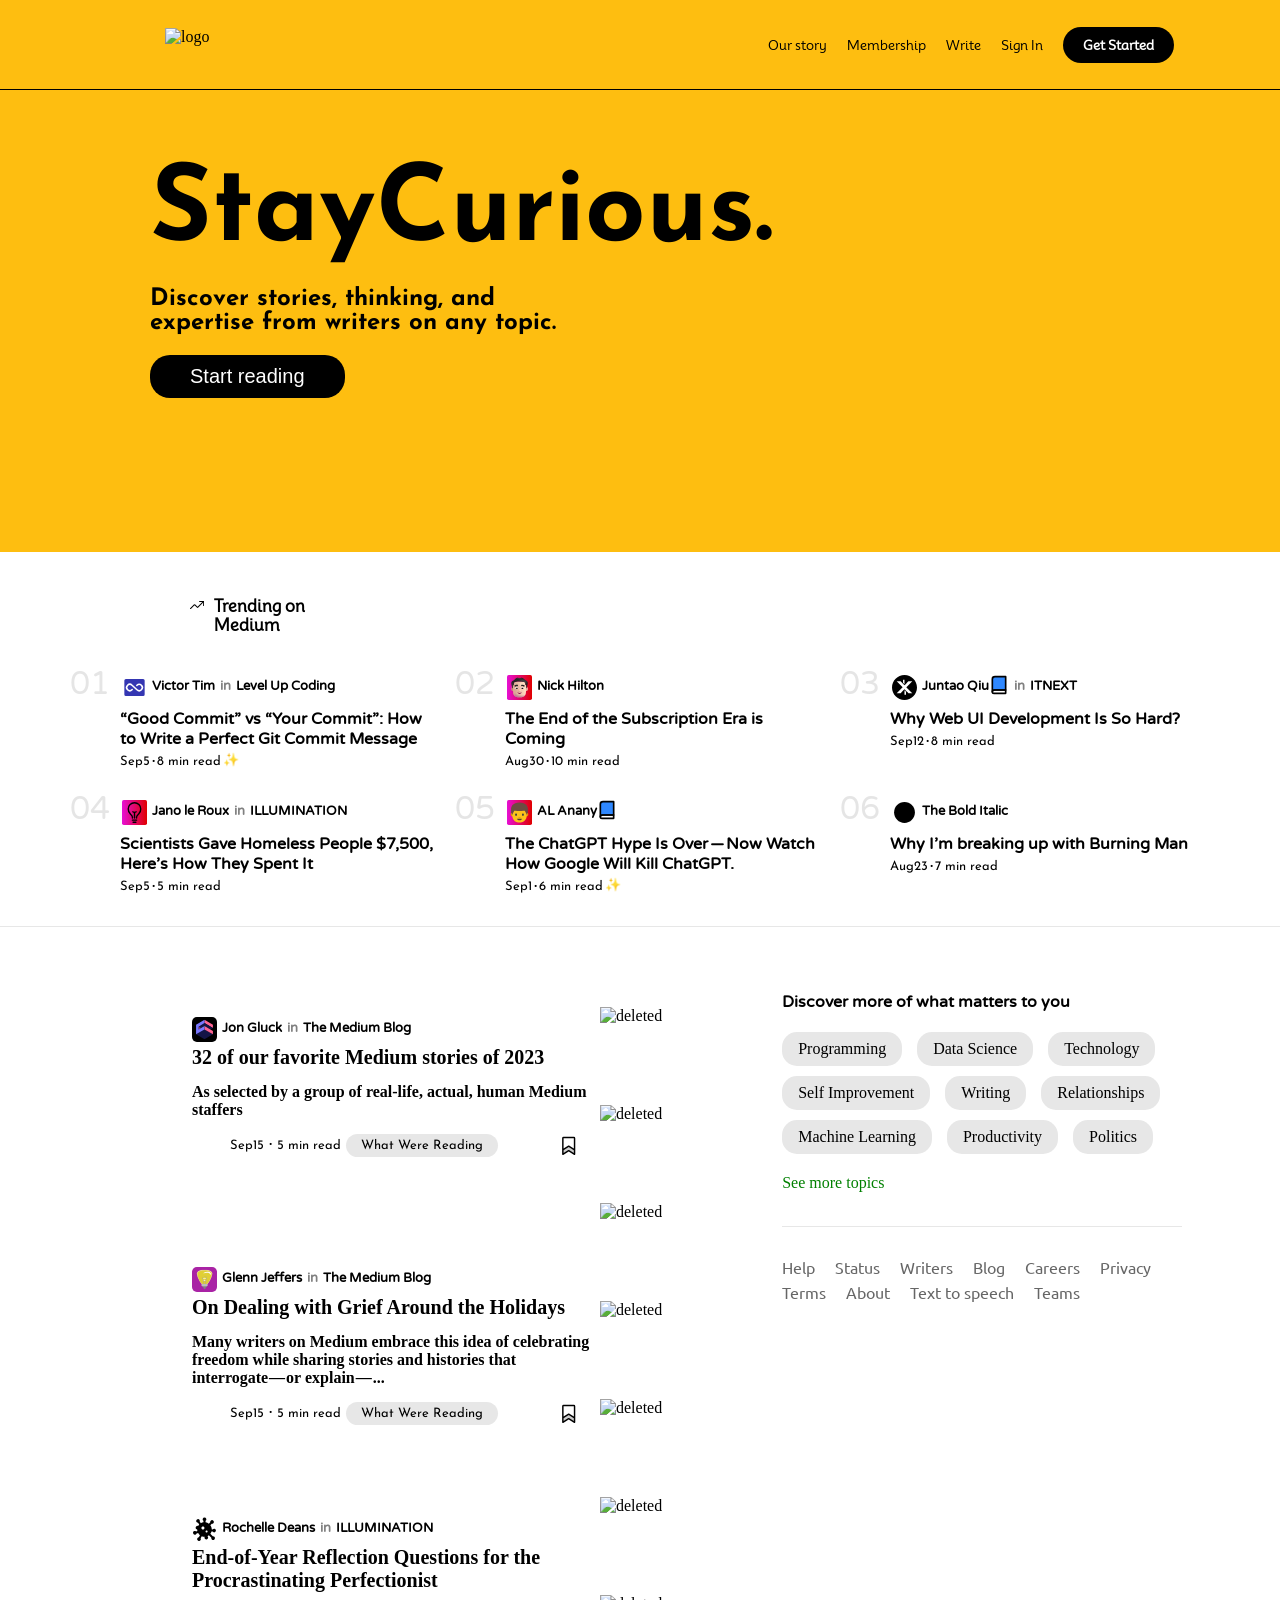
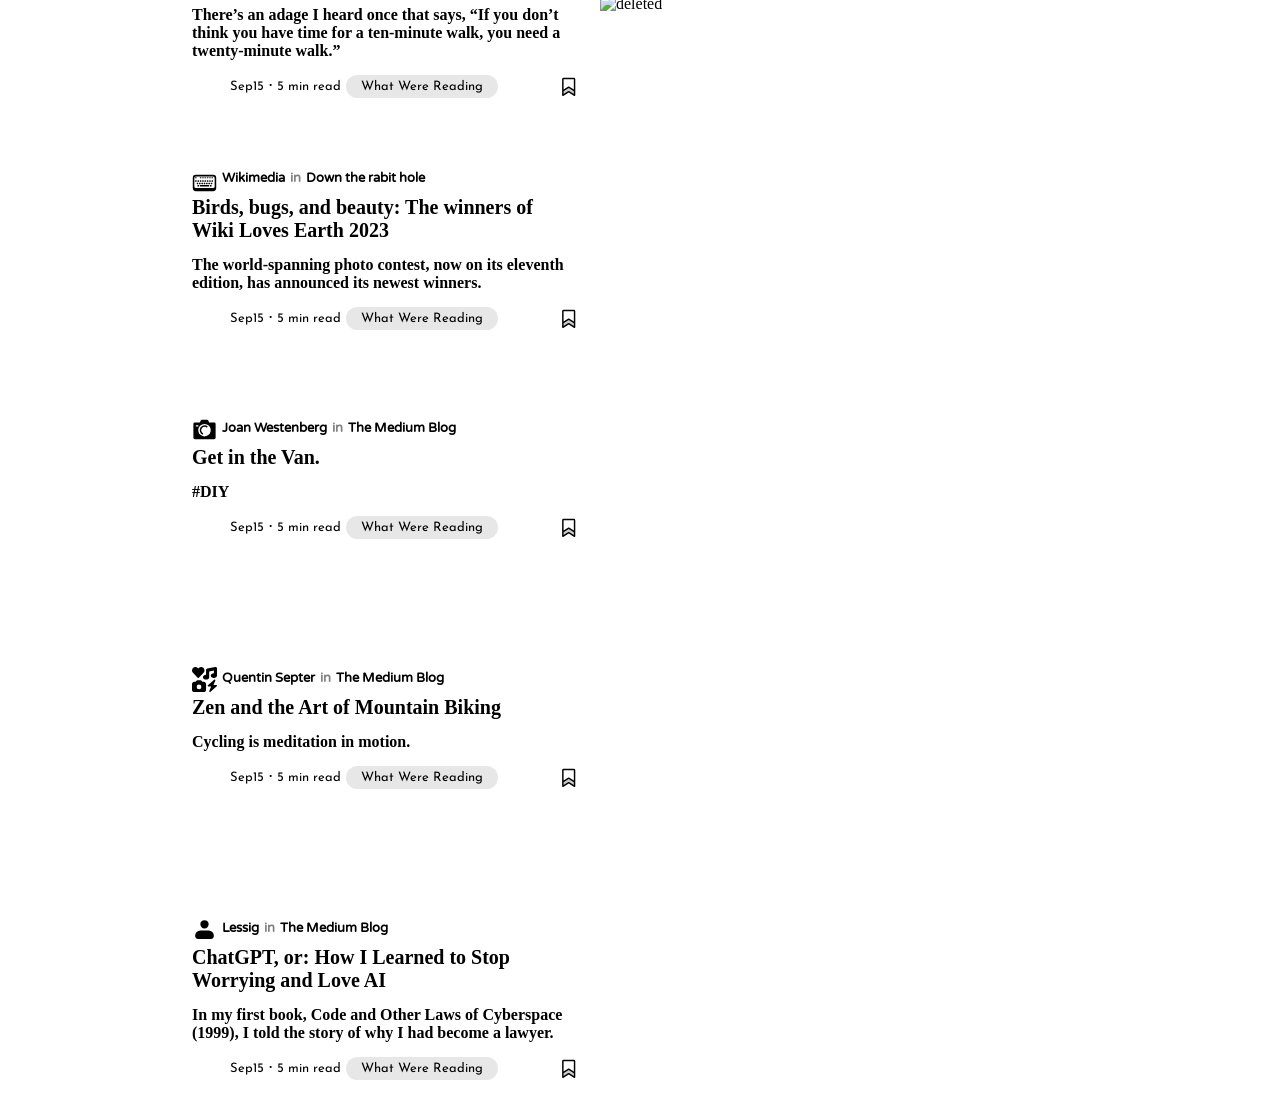
==== commit c5fd07de: "third one" ====
--- a/index.html
+++ b/index.html
@@ -4,6 +4,7 @@
     <meta charset="UTF-8">
     <meta name="viewport" content="width=device-width, initial-scale=1.0">
     <title>Medium-Where good ideas find you</title>
+    <link rel="icon" type="image/x-icon" href="fav.png">
     <link rel="stylesheet" href="https://cdn.jsdelivr.net/npm/locomotive-scroll@3.5.4/dist/locomotive-scroll.css">
     <link rel="stylesheet" href="style.css">
 </head>
@@ -250,17 +251,17 @@
                                 <div class="top">
                                     <svg width="25" height="25" viewBox="0 0 512 512" fill="none" xmlns="http://www.w3.org/2000/svg" xmlns:xlink="http://www.w3.org/1999/xlink" class="h-full w-full" id="iconWithBackground"><rect id="r4" width="512" height="512" x="0" y="0" rx="100" fill="#000000" stroke="#000000" stroke-width="0" stroke-opacity="100%" paint-order="stroke"></rect><defs><linearGradient id="linearGradient" gradientUnits="userSpaceOnUse" gradientTransform="rotate(0)" style="transform-origin: center center;"><stop stop-color="#e60f0f"></stop><stop offset="1" stop-color="#dde000"></stop></linearGradient><radialGradient id="glare" cx="0" cy="0" r="1" gradientUnits="userSpaceOnUse" gradientTransform="translate(256) rotate(90) scale(512)"><stop stop-color="white"></stop><stop offset="1" stop-color="white" stop-opacity="0"></stop></radialGradient><clipPath id="clip"><use xlink:href="#r4"></use></clipPath></defs><svg xmlns="http://www.w3.org/2000/svg" xmlns:xlink="http://www.w3.org/1999/xlink" aria-hidden="true" role="img" x="56" y="56" class="iconify iconify--logos" width="400" height="400" viewBox="0 0 256 296" style="color: rgb(0, 0, 0);"><path fill="#FF6492" d="M256 74.249L128.032 0v51.377L256 125.299v-51.06z"></path><path fill="#141446" d="m256 125.299l-38.391 22.397L128 95.802l-51.198 29.539l-38.401-20.751l89.62-53.213L256 125.299z"></path><path fill="#A14474" d="M76.802 125.341L38.401 104.59v43.106z"></path><path fill="#141446" d="m0 221.144l128-73.448l128 73.448l-128 74.249z"></path><path fill="#FF6492" d="M256 170.167L128 95v52.696l128 73.448z"></path><path fill="#7A77FF" d="M38.401 147.696V104.59l89.62-53.213V0L0 74.249v146.895l128-73.448V95z"></path></svg></svg>
                 
-                                    <h4>Medium Staff</h4>            
+                                    <h4>Jon Gluck</h4>            
                                     <h4 style="color: gray;">in</h4>    
                                     <h4>The Medium Blog</h4>
                                 </div>
         
                                 <div class="midd">
-                                    <h2>What We’re Reading: Heritage and history</h2>        
-                                </div>
-                
-                                <div class="midddle">
-                                    <h3>Many writers on Medium embrace this idea of celebrating freedom while sharing stories and histories that interrogate — or explain — ...</h3>
+                                    <h2>32 of our favorite Medium stories of 2023</h2>        
+                                </div>
+                
+                                <div class="midddle">
+                                    <h3>As selected by a group of real-life, actual, human Medium staffers</h3>
                                 </div>
                 
                                 <div class="neeche neeeche">
@@ -286,13 +287,13 @@
                                 <div class="top">
                                     <svg width="25" height="25" viewBox="0 0 512 512" fill="none" xmlns="http://www.w3.org/2000/svg" xmlns:xlink="http://www.w3.org/1999/xlink" class="h-full w-full" id="iconWithBackground"><rect id="r4" width="512" height="512" x="0" y="0" rx="100" fill="#a923a5" stroke="#000000" stroke-width="0" stroke-opacity="100%" paint-order="stroke"></rect><defs><linearGradient id="linearGradient" gradientUnits="userSpaceOnUse" gradientTransform="rotate(0)" style="transform-origin: center center;"><stop stop-color="#e60f0f"></stop><stop offset="1" stop-color="#dde000"></stop></linearGradient><radialGradient id="glare" cx="0" cy="0" r="1" gradientUnits="userSpaceOnUse" gradientTransform="translate(256) rotate(90) scale(512)"><stop stop-color="white"></stop><stop offset="1" stop-color="white" stop-opacity="0"></stop></radialGradient><clipPath id="clip"><use xlink:href="#r4"></use></clipPath></defs><svg xmlns="http://www.w3.org/2000/svg" xmlns:xlink="http://www.w3.org/1999/xlink" aria-hidden="true" role="img" x="56" y="56" class="iconify iconify--emojione-v1" width="400" height="400" viewBox="0 0 64 64" style="color: rgb(0, 0, 0);"><path fill="#808283" d="M36.934 56.928c0-1.811-2.252-2.34-4.66-2.34s-4.659.529-4.659 2.34c0 1.807 2.251 7.209 4.659 7.209s4.66-5.403 4.66-7.209"></path><path fill="#ecd99b" d="M57.55 12.686C57.55 2.866 45.333 0 32.28 0C19.21 0 7.003 2.866 7.003 12.686c0 9.809 12.212 39.1 25.277 39.1c13.06 0 25.27-29.29 25.27-39.1"></path><path fill="#e0cf35" d="M55.36 14.09c0-8.972-11.157-11.589-23.08-11.589c-11.928 0-23.09 2.617-23.09 11.589c0 8.957 11.158 35.716 23.09 35.716c11.927.002 23.08-26.759 23.08-35.716"></path><path fill="#919396" d="M39.525 51.79H25.022c-.125 0-.223.032-.223.077v4.82c0 .037.098.071.223.071h14.504a.368.368 0 0 0 .151-.022h.005l.004-.004c.035-.008.06-.026.06-.045v-4.82c0-.045-.096-.077-.221-.077"></path><path fill="#bcbcbe" d="M41.947 47.06H22.602c-.159 0-.292.047-.292.104v6.426c0 .057.133.1.292.1h19.345a.643.643 0 0 0 .197-.023l.004-.004v-.002c.052-.018.078-.042.078-.07v-6.425c0-.059-.131-.106-.289-.106"></path><path fill="#fff" d="M45.641 6.898c-4.558-1.13-9.887-.434-13.953 1.815a12.553 12.553 0 0 0-2.837 2.118c-.547.542.271 1.087.934.776c4.2-1.953 9.474-2.48 13.967-1.365c3.483.862 6.763 2.872 7.595 5.835c.168.613 1.15.635 1.387.002c.311-.868.396-1.737.322-2.629c-.389-3.287-3.65-5.618-7.415-6.552M27.604 30.732c.227-.647.701-1.425 1.278-1.803c.072-.044.161-.032.1-.083c.127.107.163.37.201.518c.104.41.161.813.33 1.2c.171.388.667.329.934.118c1.123-.884 1.273-2.55 2.404-3.388c-.271-.073-.543-.143-.807-.215c.569.784.52 1.827.862 2.717c.157.416.645.595.991.263c.328-.312.553-.71.871-1.033c.239-.243.332.3.406.454c.195.42.697.581 1.117.607c.505.032.921-.352 1.405-.398c.758-.064.762-1.26.002-1.194c-.255.018-.474.07-.709.159c-.199.07-.573.312-.792.217c-.04-.02-.135-.375-.163-.426a1.22 1.22 0 0 0-.494-.485c-.431-.235-1.01-.193-1.417.06c-.441.285-.693.832-1.066 1.194c.33.087.66.175.99.267c-.382-.995-.338-2.122-.982-3.01c-.176-.239-.531-.418-.811-.211c-.635.466-1.045 1.071-1.411 1.763c-.346.665-.641 1.342-1.242 1.813c.314.042.621.078.934.123c-.223-.507-.217-1.088-.456-1.602c-.251-.549-.84-.756-1.397-.631c-1.071.231-1.889 1.733-2.226 2.687c-.253.729.893 1.039 1.148.318m1.098 5.244c.295-.647.824-1.763 1.636-1.871a25.542 25.542 0 0 1-.577-.434c.298.717.406 1.495.617 2.241c.123.44.668.573.995.263c.832-.813 1.01-2.058 1.839-2.865c-.312-.041-.625-.084-.937-.119c.248.401.244.863.275 1.322c.036.465.125.895.342 1.307c.191.363.655.355.93.121c.388-.322 1.332-1.629 1.83-.976c.461.604 1.494.009 1.025-.603c-.506-.659-1.174-1.018-1.982-.653c-.68.308-1.153.915-1.713 1.388c.312.039.623.075.938.119c-.213-.402-.189-.88-.225-1.324c-.038-.463-.146-.904-.396-1.308a.596.596 0 0 0-.931-.119c-.836.812-1.019 2.065-1.837 2.862c.329.092.659.175.988.265c-.21-.75-.317-1.519-.617-2.243c-.092-.227-.291-.474-.569-.438c-1.322.169-2.132 1.32-2.663 2.464c-.317.694.706 1.302 1.032.601"></path><g fill="#9d9ea0"><path d="M30.78 46.16a.72.72 0 0 1-.545.854a.712.712 0 0 1-.844-.546l-4.562-21.09a.727.727 0 0 1 .547-.856a.713.713 0 0 1 .844.553l4.56 21.08m2.663-.005a.712.712 0 0 0 .541.855a.713.713 0 0 0 .846-.547l4.52-21.09a.717.717 0 0 0-.545-.85a.71.71 0 0 0-.848.549l-4.514 21.09"></path><path d="m25.593 24.893l-.432-.732c.07-.042 1.775-1.055 4.299-1.572c2.343-.478 5.851-.591 9.265 1.568l-.445.721c-6.098-3.855-12.623-.025-12.687.015"></path></g></svg></svg>
                 
-                                    <h4>Medium Staff</h4>            
+                                    <h4>Glenn Jeffers</h4>            
                                     <h4 style="color: gray;">in</h4>    
                                     <h4>The Medium Blog</h4>
                                 </div>
         
                                 <div class="midd">
-                                    <h2>What We’re Reading: Heritage and history</h2>        
+                                    <h2>On Dealing with Grief Around the Holidays</h2>        
                                 </div>
                 
                                 <div class="midddle">
@@ -324,17 +325,17 @@
                                         <path fill="#000000" d="M19.82 14A1.746 1.746 0 0 0 23 13a1.746 1.746 0 0 0-3.18-1H19c0-1.57-.5-3-1.4-4.19l1.34-1.34c.56.1 1.13-.06 1.56-.47c.67-.69.67-1.8 0-2.5c-.69-.67-1.8-.67-2.5 0c-.41.43-.57 1-.47 1.56L16.19 6.4c-.92-.69-2-1.15-3.19-1.32v-1.4A1.746 1.746 0 0 0 12 .5a1.746 1.746 0 0 0-1 3.18v1.4c-.9.13-1.74.42-2.5.86L7.39 4.35c.19-.52.14-1.12-.2-1.6a1.75 1.75 0 0 0-2.44-.43c-.79.55-.99 1.64-.43 2.43c.34.49.88.75 1.43.75l1.18 1.68c-.43.43-.77.91-1.06 1.44A1.76 1.76 0 0 0 4 9c-.67.7-.67 1.8 0 2.5c.29.27.64.43 1 .5c0 .54.07 1.06.18 1.56l-1.31.35c-.42-.35-1-.5-1.58-.35a1.75 1.75 0 1 0 .92 3.38c.57-.16 1-.58 1.18-1.1l1.51-.41c.45.79 1.05 1.49 1.75 2.07l-1.1 2c-.55.08-1.05.39-1.34.92a1.749 1.749 0 1 0 3.08 1.66c.28-.52.27-1.12.02-1.61l1.07-1.97c.81.32 1.69.5 2.62.5h.18c-.13.26-.18.56-.18.88c.08.97.92 1.69 1.88 1.62s1.69-.92 1.62-1.88c-.04-.5-.29-.94-.65-1.23c.47-.21.92-.48 1.34-.79l2.34 2.34c-.1.56.06 1.13.47 1.56c.7.67 1.8.67 2.5 0s.67-1.8 0-2.5c-.43-.41-1-.57-1.56-.47l-2.34-2.34c.49-.65.87-1.39 1.11-2.19h1.11m-9.32-2c-.83 0-1.5-.67-1.5-1.5S9.67 9 10.5 9s1.5.67 1.5 1.5s-.67 1.5-1.5 1.5m3.5 3c-.55 0-1-.45-1-1s.45-1 1-1s1 .45 1 1s-.45 1-1 1Z"/>
                                     </svg>
                 
-                                    <h4>Medium Staff</h4>            
-                                    <h4 style="color: gray;">in</h4>    
-                                    <h4>The Medium Blog</h4>
-                                </div>
-        
-                                <div class="midd">
-                                    <h2>What We’re Reading: Heritage and history</h2>        
-                                </div>
-                
-                                <div class="midddle">
-                                    <h3>Many writers on Medium embrace this idea of celebrating freedom while sharing stories and histories that interrogate — or explain — ...</h3>
+                                    <h4>Rochelle Deans</h4>            
+                                    <h4 style="color: gray;">in</h4>    
+                                    <h4>ILLUMINATION</h4>
+                                </div>
+        
+                                <div class="midd">
+                                    <h2>End-of-Year Reflection Questions for the Procrastinating Perfectionist</h2>        
+                                </div>
+                
+                                <div class="midddle">
+                                    <h3>There’s an adage I heard once that says, “If you don’t think you have time for a ten-minute walk, you need a twenty-minute walk.”</h3>
                                 </div>
                 
                                 <div class="neeche neeeche">
@@ -365,17 +366,17 @@
                                         </g>
                                     </svg>
                 
-                                    <h4>Medium Staff</h4>            
-                                    <h4 style="color: gray;">in</h4>    
-                                    <h4>The Medium Blog</h4>
-                                </div>
-        
-                                <div class="midd">
-                                    <h2>What We’re Reading: Heritage and history</h2>        
-                                </div>
-                
-                                <div class="midddle">
-                                    <h3>Many writers on Medium embrace this idea of celebrating freedom while sharing stories and histories that interrogate — or explain — ...</h3>
+                                    <h4>Wikimedia</h4>            
+                                    <h4 style="color: gray;">in</h4>    
+                                    <h4>Down the rabit hole</h4>
+                                </div>
+        
+                                <div class="midd">
+                                    <h2>Birds, bugs, and beauty: The winners of Wiki Loves Earth 2023</h2>        
+                                </div>
+                
+                                <div class="midddle">
+                                    <h3>The world-spanning photo contest, now on its eleventh edition, has announced its newest winners.</h3>
                                 </div>
                 
                                 <div class="neeche neeeche">
@@ -405,17 +406,17 @@
                                         <path fill="none" d="M0 0h36v36H0z"/>
                                     </svg>
                 
-                                    <h4>Medium Staff</h4>            
+                                    <h4>Joan Westenberg</h4>            
                                     <h4 style="color: gray;">in</h4>    
                                     <h4>The Medium Blog</h4>
                                 </div>
         
                                 <div class="midd">
-                                    <h2>What We’re Reading: Heritage and history</h2>        
-                                </div>
-                
-                                <div class="midddle">
-                                    <h3>Many writers on Medium embrace this idea of celebrating freedom while sharing stories and histories that interrogate — or explain — ...</h3>
+                                    <h2>Get in the Van.</h2>        
+                                </div>
+                
+                                <div class="midddle">
+                                    <h3>#DIY</h3>
                                 </div>
                 
                                 <div class="neeche neeeche">
@@ -443,17 +444,17 @@
                                         <path fill="#000000" d="M500.3 7.3c7.4 6 11.7 15.1 11.7 24.7v144c0 26.5-28.7 48-64 48s-64-21.5-64-48s28.7-48 64-48V71l-96 19.2V208c0 26.5-28.7 48-64 48s-64-21.5-64-48s28.7-48 64-48V64c0-15.3 10.8-28.4 25.7-31.4l160-32c9.4-1.9 19.1.6 26.6 6.6zM74.7 304l11.8-17.8c5.9-8.9 15.9-14.2 26.6-14.2h61.7c10.7 0 20.7 5.3 26.6 14.2l11.9 17.8H240c26.5 0 48 21.5 48 48v112c0 26.5-21.5 48-48 48H48c-26.5 0-48-21.5-48-48V352c0-26.5 21.5-48 48-48h26.7zM192 408a48 48 0 1 0-96 0a48 48 0 1 0 96 0zm286.7-129.7L440.3 368H496c6.7 0 12.6 4.1 15 10.4s.6 13.3-4.4 17.7l-128 112c-5.6 4.9-13.9 5.3-19.9.9s-8.2-12.4-5.3-19.2l38.3-89.8H336c-6.7 0-12.6-4.1-15-10.4s-.6-13.3 4.4-17.7l128-112c5.6-4.9 13.9-5.3 19.9-.9s8.2 12.4 5.3 19.2zm-339-59.2c-6.5 6.5-17 6.5-23 0l-96.8-99.9c-28-29-26.5-76.9 5-103.9c27-23.5 68.4-19 93.4 6.5l10 10.5l9.5-10.5c25-25.5 65.9-30 93.9-6.5c31 27 32.5 74.9 4.5 103.9l-96.4 99.9z"/>
                                     </svg>
                 
-                                    <h4>Medium Staff</h4>            
+                                    <h4>Quentin Septer</h4>            
                                     <h4 style="color: gray;">in</h4>    
                                     <h4>The Medium Blog</h4>
                                 </div>
         
                                 <div class="midd">
-                                    <h2>What We’re Reading: Heritage and history</h2>        
-                                </div>
-                
-                                <div class="midddle">
-                                    <h3>Many writers on Medium embrace this idea of celebrating freedom while sharing stories and histories that interrogate — or explain — ...</h3>
+                                    <h2>Zen and the Art of Mountain Biking</h2>        
+                                </div>
+                
+                                <div class="midddle">
+                                    <h3>Cycling is meditation in motion.</h3>
                                 </div>
                 
                                 <div class="neeche neeeche">
@@ -481,17 +482,17 @@
                                         <path fill="#000000" fill-rule="evenodd" d="M8 7a4 4 0 1 1 8 0a4 4 0 0 1-8 0Zm0 6a5 5 0 0 0-5 5a3 3 0 0 0 3 3h12a3 3 0 0 0 3-3a5 5 0 0 0-5-5H8Z" clip-rule="evenodd"/>
                                     </svg>
                 
-                                    <h4>Medium Staff</h4>            
+                                    <h4>Lessig</h4>            
                                     <h4 style="color: gray;">in</h4>    
                                     <h4>The Medium Blog</h4>
                                 </div>
         
                                 <div class="midd">
-                                    <h2>What We’re Reading: Heritage and history</h2>        
-                                </div>
-                
-                                <div class="midddle">
-                                    <h3>Many writers on Medium embrace this idea of celebrating freedom while sharing stories and histories that interrogate — or explain — ...</h3>
+                                    <h2>ChatGPT, or: How I Learned to Stop Worrying and Love AI</h2>        
+                                </div>
+                
+                                <div class="midddle">
+                                    <h3>In my first book, Code and Other Laws of Cyberspace (1999), I told the story of why I had become a lawyer.</h3>
                                 </div>
                 
                                 <div class="neeche neeeche">
@@ -516,13 +517,13 @@
                         </div>
         
                         <div class="photu">
-                            <img src="https://miro.medium.com/v2/resize:fill:250:168/1*GP8az3qyrk7VRYpkEjYFCQ.png">
-                            <img src="https://miro.medium.com/v2/resize:fill:250:168/1*e3kgNMHXevUcsoK7BwO9yw.png">
-                            <img src="https://miro.medium.com/v2/resize:fill:250:168/1*6nZUT6CkYE1frUF8eAVphw.jpeg">
-                            <img src="https://miro.medium.com/v2/resize:fill:250:168/1*zgmBceYqKKU9HPzQmsgwgQ.png">
-                            <img src="https://miro.medium.com/v2/resize:fill:250:168/1*eRZvwXIdOZRUwS_f14fuDA.jpeg">
-                            <img src="https://miro.medium.com/v2/resize:fill:250:168/1*y55EGq2t4hThYGlcCzJsBw@2x.jpeg">
-                            <img src="https://miro.medium.com/v2/resize:fill:250:168/0*B1G5Z4aKciomOSyW.jpeg">
+                            <img src="https://miro.medium.com/v2/resize:fill:250:168/1*xyPZlbgwkyFPo9J89WchSg.png" alt="deleted">
+                            <img src="https://miro.medium.com/v2/resize:fill:250:168/1*og9Y-jMqTxd7WKBOP0rnSw.jpeg" alt="deleted">
+                            <img src="https://miro.medium.com/v2/da:true/resize:fill:250:168/0*G6nRSrvxt80WXAxN" alt="deleted">
+                            <img src="https://miro.medium.com/v2/resize:fill:250:168/1*e6xtJ14dSh2s6BFp9tIntA.jpeg" alt="deleted">
+                            <img src="https://miro.medium.com/v2/da:true/resize:fill:250:168/0*8BIcbAdWK7ACxhi6" alt="deleted">
+                            <img src="https://miro.medium.com/v2/resize:fill:250:168/0*zi_VotGc0Zrcr2Zx.jpeg" alt="deleted">
+                            <img src="https://miro.medium.com/v2/resize:fill:250:168/1*plGx6sjcSSp84-bZGusnFg.jpeg" alt="deleted">
                         </div>
         
                     </div>
--- a/style.css
+++ b/style.css
@@ -45,7 +45,8 @@
     color: #000;
     cursor: pointer;
     font-family: 'Mooli', sans-serif;
-    font-weight: 600;
+    font-weight: 500;
+    font-size: 13px;
 }
 
 .navi ul li a:hover{
@@ -84,7 +85,7 @@
     list-style: none;
     display: flex;
     align-items: center;
-    gap: 30px;
+    gap: 20px;
 }
 
 .header {
@@ -486,7 +487,7 @@
     
     body {
         width: 100vw;
-        height: 100vh;
+        height: 350vh;
     }
     
     .navi {
@@ -523,7 +524,7 @@
         color: #000;
         cursor: pointer;
         font-family: 'Mooli', sans-serif;
-        font-weight: 600;
+        font-weight: 500;
     }
     
     .navi ul li a:hover{
@@ -960,7 +961,7 @@
     
     body {
         width: 100vw;
-        height: 100vh;
+        height: 400vh;
     }
     
     .navi {
@@ -1321,7 +1322,7 @@
     
     body {
         width: 100vw;
-        height: 100vh;
+        height: 600vh;
     }
     
     .navi {
@@ -1634,7 +1635,7 @@
     
     body {
         width: 100vw;
-        height: 100vh;
+        height: 500vh;
     }
     
     .navi {
@@ -1645,7 +1646,7 @@
         position: sticky;
         top: 0;
         width: 100vw;
-        z-index: 9999;
+        z-index: 99;
         background-color: #FEBE10;
         transition: 0.4s ease-in-out;
     }
@@ -1744,6 +1745,7 @@
         /* border: 1px solid #000; */
         display: flex;
         flex-direction: column;
+        padding-left: 50px;
         gap: 15px;
     }
     
@@ -1836,6 +1838,7 @@
         margin-top: 80px;
         gap: 120px;
         margin-left: -150px;
+        padding-left: 50px;
     }
     
     .bott1 {
@@ -1911,7 +1914,7 @@
         /* border: 1px solid #000; */
         display: flex;
         flex-direction: column;
-        gap: 220px;
+        gap: 215px;
         width: 50px;
         height: 50px;
         margin-left: -150px;
